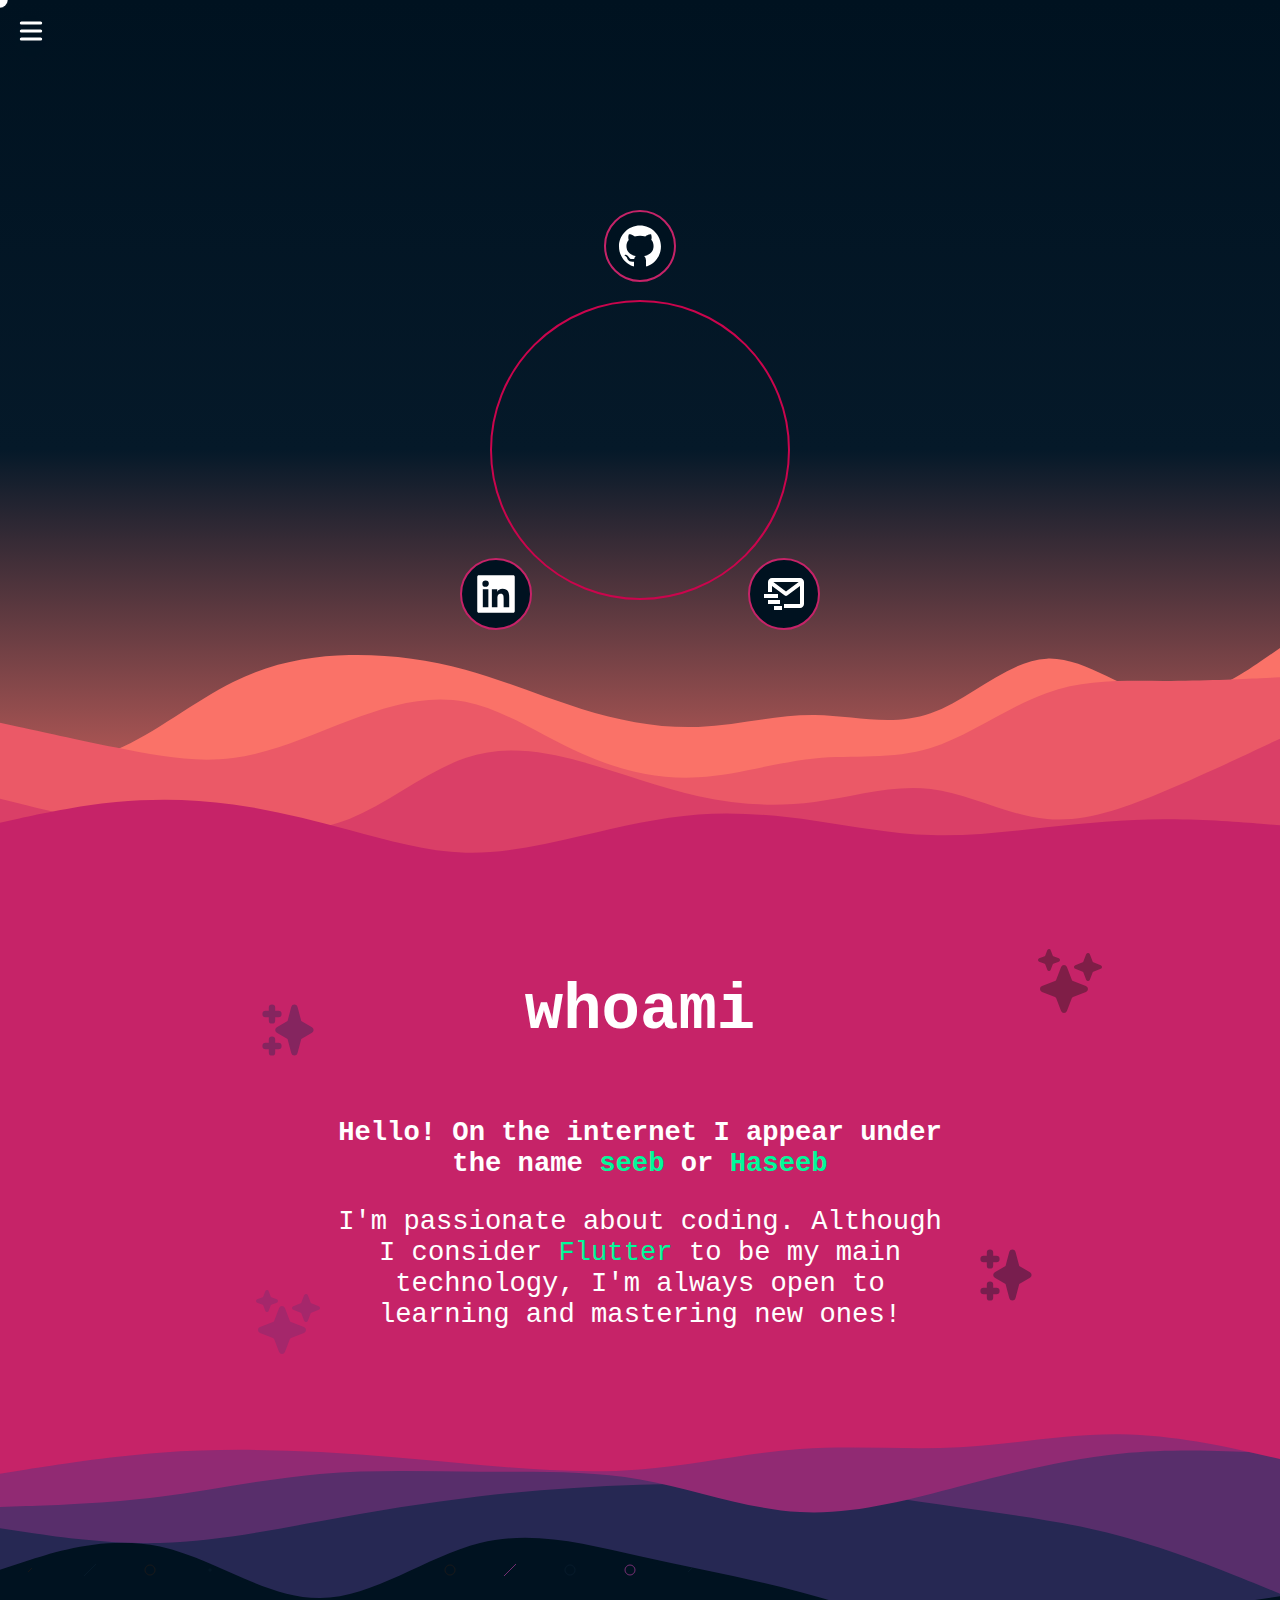
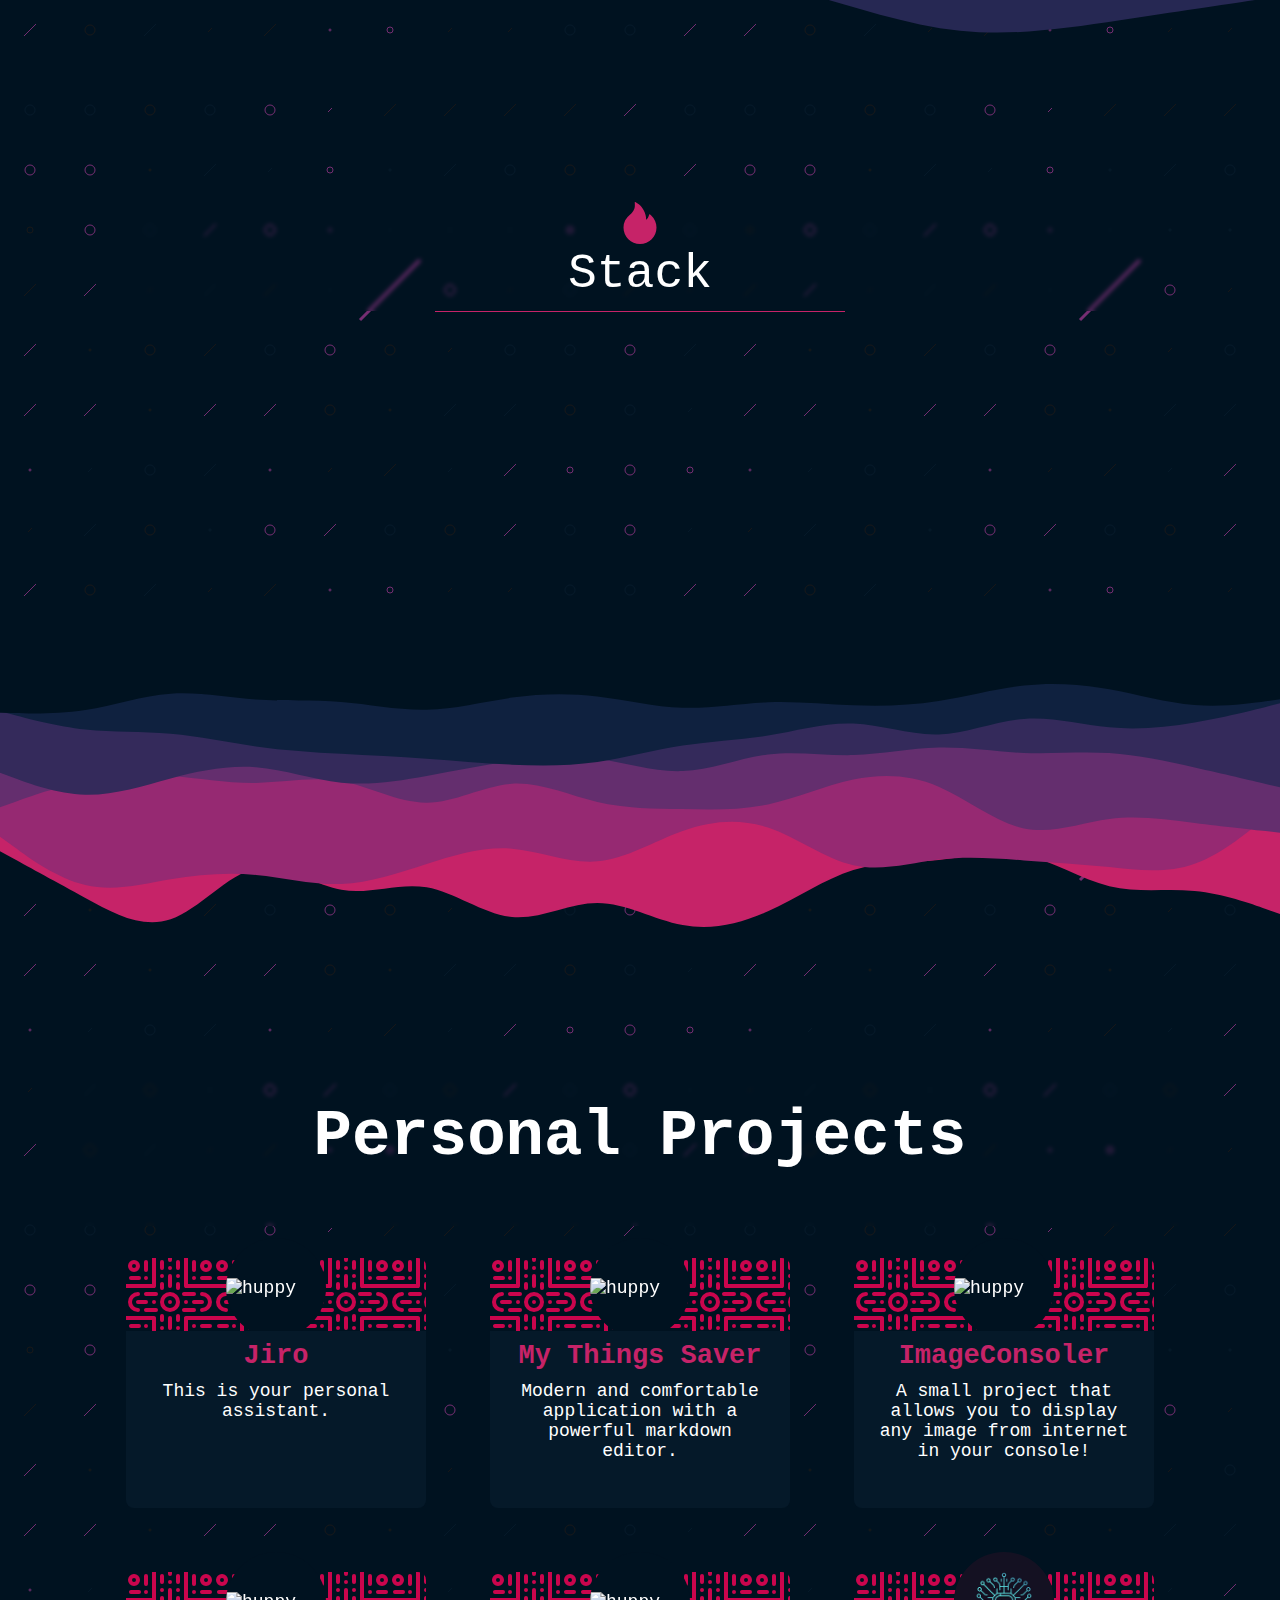
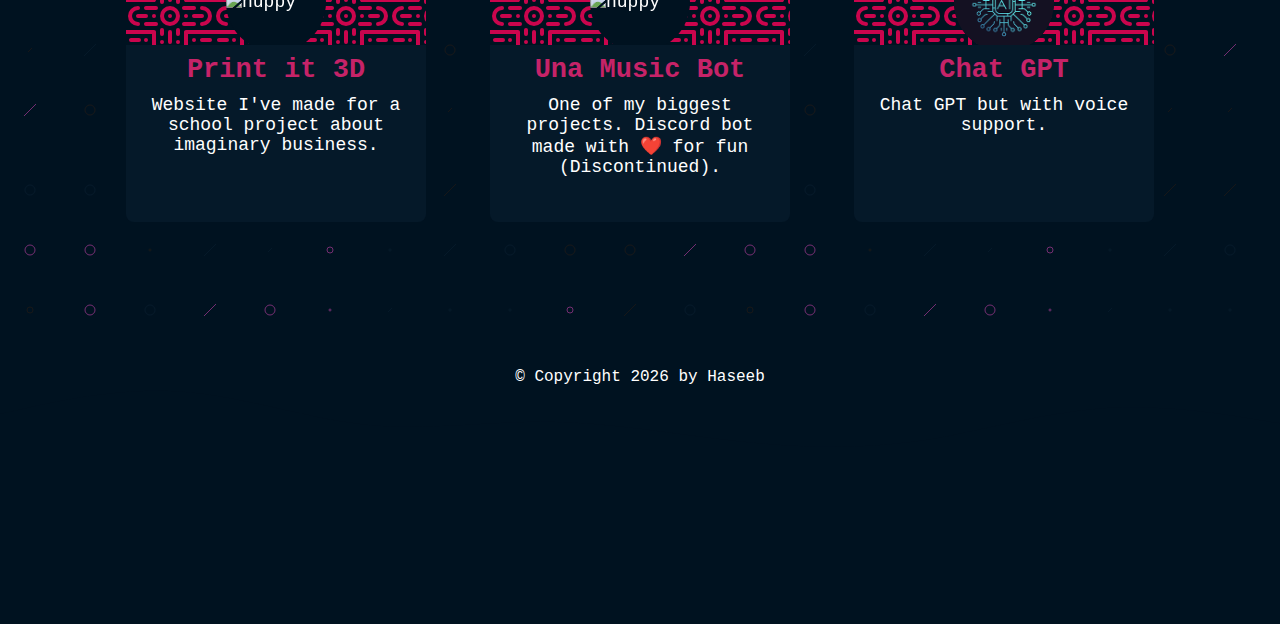
==== index.html @ 38341963 "Updates" ====
<!doctype html><html lang="en"><head><meta charset="utf-8"/><link rel="icon" href="https://github.com/hmseeb.png"/><meta name="viewport" content="width=device-width,initial-scale=1"/><meta name="theme-color" content="#c62368"/><meta name="description" content="Haseeb portfolio website"/><meta name="author" content="Haseeb"/><meta property="type" content="website"/><meta property="og:title" content="Haseeb"/><meta property="og:image" content="https://media.licdn.com/dms/image/D4D03AQFnTEE9LRjHQA/profile-displayphoto-shrink_200_200/0/1673182367413?e=1678924800&v=beta&t=ZRHK4UH5vpRTmPU47oLNbfVJ37FfcGNASKdFbLW47qM"/><meta property="og:image:type" content="image/png"/><meta property="og:description" content="Welcome to my portfolio. Take a look on some stuff about me and my projects!"/><meta property="og:type" content="website"/><link rel="stylesheet" href="https://cdn.jsdelivr.net/gh/devicons/devicon@v2.15.1/devicon.min.css" async><title>hmseeb</title><style>*{box-sizing:border-box}body,html{width:100%;min-height:100vh;margin:0;padding:0;top:0;left:0;overflow:hidden;overflow-y:auto;color:#fff;font-family:'Ubuntu Mono',monospace;background-color:#001220;scroll-behavior:smooth}.lds-ring{display:inline-block;position:relative;width:80px;height:80px}.lds-ring div{box-sizing:border-box;display:block;position:absolute;width:64px;height:64px;margin:8px;border:8px solid #cef;border-radius:50%;animation:lds-ring 1.2s cubic-bezier(.5,0,.5,1) infinite;border-color:#fd0069 transparent transparent transparent}.lds-ring div:first-child{animation-delay:-.45s}.lds-ring div:nth-child(2){animation-delay:-.3s}.lds-ring div:nth-child(3){animation-delay:-.15s}@keyframes lds-ring{0%{transform:rotate(0)}100%{transform:rotate(360deg)}}@keyframes spin{0%{transform:rotate(0)}100%{transform:rotate(360deg)}}</style><script defer="defer" src="/static/js/main.fed0750c.js"></script><link href="/static/css/main.07fdeaf2.css" rel="stylesheet"></head><body><noscript>You need to enable JavaScript to run this app.</noscript><div id="root"></div></body></html>
---- static/css/main.07fdeaf2.css ----
body{-webkit-font-smoothing:antialiased;-moz-osx-font-smoothing:grayscale;cursor:none}code{font-family:source-code-pro,Menlo,Monaco,Consolas,Courier New,monospace}::-webkit-scrollbar{height:6px;width:4px}::-webkit-scrollbar-track{background:transparent;border-radius:10px}::-webkit-scrollbar-thumb{background:#c62368;border-radius:10px}::-webkit-scrollbar-thumb:hover{background:#c62368}.menu-expander{-webkit-backdrop-filter:blur(2px);backdrop-filter:blur(2px);border-radius:100%;font-size:xx-large;top:15px;transition:.2s ease-in-out;z-index:999}.menu-expander:hover{-webkit-transform:scale(1.4);transform:scale(1.4)}.menu-expander.open{left:15px;position:fixed}.menu-expander.close{position:absolute;right:15px}.menu{-webkit-backdrop-filter:blur(2px);backdrop-filter:blur(2px);background-color:rgba(5,25,41,.85);height:100vh;left:0;position:fixed;top:0;transition:.45s ease-in-out;width:400px;z-index:901}.menu .menu-container{height:100%;position:relative;width:100%}.menu .menu-items{display:flex;flex-direction:column;padding-top:64px;width:100%}.menu .menu-items .item{border-left:1px solid transparent;border-radius:5px;font-size:1.4rem;font-weight:bolder;letter-spacing:1px;margin:.5rem;padding:10px;transition:.2s ease-in-out}.menu .menu-items .item:hover{background-image:linear-gradient(90deg,#262853,transparent 90%);border-left:4px solid #c62368}.menu .menu-items .item.active{background-image:linear-gradient(90deg,#c62368,transparent 90%)}.menu .menu-items .item.active:hover{border-left:1px solid transparent;color:#fff}.hide{opacity:0}.menu-hidden{-webkit-transform:translateX(-400px);transform:translateX(-400px)}@media screen and (max-width:400px){.menu{width:100%}.menu .menu-items .item{border:none;border-radius:0;margin:.5rem 0;padding:15px;text-align:center}.menu .menu-items .item:hover{border:none}.menu .menu-items .item.active,.menu .menu-items .item:hover{background-color:#001220;background-image:none}.menu-hidden{-webkit-transform:translateX(-100%);transform:translateX(-100%)}}.homepage-container{height:100%;width:100%}.homepage-container .intro{align-items:center;background:linear-gradient(#001220,#051929,#fa7268);background-attachment:fixed;background-size:cover;display:flex;flex-direction:column;height:100vh;justify-content:center;min-height:400px;position:relative;width:100%}.homepage-container .intro .avatar{-webkit-animation:avatar-entry 2s 1;animation:avatar-entry 2s 1;display:grid;height:300px;place-items:center;position:relative;width:300px}.homepage-container .intro .avatar img{-webkit-animation:avatar-light 5s infinite;animation:avatar-light 5s infinite;border:2px solid #ca054d;border-radius:50%;height:300px;min-width:100px;width:300px;z-index:900}.homepage-container .intro .avatar .orb-icon{background-color:#001220;border:2px solid #c62368;border-radius:100%;display:grid;font-size:48px;padding:10px;place-items:center;position:absolute;transition:.2s ease-in-out;z-index:900}.homepage-container .intro .avatar .orb-icon:hover{color:#00fa9a;-webkit-transform:scale(1.1);transform:scale(1.1)}.homepage-container .intro .avatar .orb-icon:first-of-type{top:-90px}.homepage-container .intro .avatar .orb-icon:nth-of-type(2){bottom:-30px;left:-30px}.homepage-container .intro .avatar .orb-icon:nth-of-type(3){bottom:-30px;right:-30px}.homepage-container .intro .buttons-container{align-items:center;-webkit-animation:avatar-entry 2s 1;animation:avatar-entry 2s 1;display:flex;flex-direction:row;justify-content:space-around;max-width:300px;z-index:900}.homepage-container .intro .buttons-container .button{align-items:center;display:flex;flex-direction:row;font-size:18px;justify-content:center;margin:1em;min-width:140px;width:50%;z-index:10}.homepage-container .intro .buttons-container .button svg{margin-right:10px}.homepage-container .intro .intro-spacer{aspect-ratio:960/300;background-position:50%;background-repeat:no-repeat;background-size:cover;bottom:0;left:0;position:absolute;width:100%}.homepage-container section{align-items:center;display:flex;flex-direction:column;position:relative;width:100%}.homepage-container section .content-container{padding:2em;width:700px}.homepage-container section .content-container .sparkle{-webkit-animation-duration:3s;animation-duration:3s;-webkit-animation-iteration-count:infinite;animation-iteration-count:infinite;-webkit-animation-name:floating;animation-name:floating;-webkit-animation-timing-function:ease-in-out;animation-timing-function:ease-in-out;color:#742d71;font-size:64px;opacity:1;opacity:.4;position:absolute;z-index:1}@-webkit-keyframes floating{0%{-webkit-transform:translate(0);transform:translate(0)}50%{-webkit-transform:translateY(15px);transform:translateY(15px)}to{-webkit-transform:translate(0);transform:translate(0)}}@keyframes floating{0%{-webkit-transform:translate(0);transform:translate(0)}50%{-webkit-transform:translateY(15px);transform:translateY(15px)}to{-webkit-transform:translate(0);transform:translate(0)}}.homepage-container .whoami{align-items:center;display:flex;flex-direction:column;justify-content:center;position:relative}.homepage-container .whoami *{z-index:10}.homepage-container .whoami .title h1{font-size:4rem}.homepage-container .whoami .text{font-size:1.7rem;text-align:center}.homepage-container .whoami .k-word{color:#00fa9a}.homepage-container .projects{margin-bottom:4em;max-width:1200px;width:90vw}.homepage-container .projects .projects-title{-webkit-backdrop-filter:blur(2px);backdrop-filter:blur(2px);border-radius:15px;padding:10px;text-align:center}.homepage-container .projects .projects-title h1{font-size:4rem}.homepage-container .projects .projects-container{align-items:center;display:flex;flex-direction:row;flex-wrap:wrap;justify-content:center;width:100%}.homepage-container .projects .projects-container .item{border-radius:10px;display:flex;flex-direction:column;font-size:large;height:250px;margin:2rem;position:relative;transition:.25s ease-in-out;width:300px}.homepage-container .projects .projects-container .item:hover{box-shadow:0 20px 20px -11px rgba(202,5,77,.5);-webkit-transform:scale(1.1);transform:scale(1.1)}.homepage-container .projects .projects-container .item:hover .icon img{-webkit-filter:grayscale(0);filter:grayscale(0)}.homepage-container .projects .projects-container .item .icon{background-color:#001220;border-radius:100%;display:grid;height:100px;left:50%;overflow:hidden;place-items:center;position:absolute;top:-20px;-webkit-transform:translate(-50%);transform:translate(-50%);width:100px;z-index:100}.homepage-container .projects .projects-container .item .icon img{-webkit-filter:grayscale(30%);filter:grayscale(30%);height:100px;height:auto;width:100px}.homepage-container .projects .projects-container .item .background{background-color:#001220;background-image:url("data:image/svg+xml;charset=utf-8,%3Csvg xmlns='http://www.w3.org/2000/svg' width='88' height='88'%3E%3Cpath fill-rule='evenodd' d='M29.42 29.41c.36-.36.58-.85.58-1.4V0h-4v26H0v4h28c.55 0 1.05-.22 1.41-.58h.01zm0 29.18c.36.36.58.86.58 1.4V88h-4V62H0v-4h28c.56 0 1.05.22 1.41.58zm29.16 0c-.36.36-.58.85-.58 1.4V88h4V62h26v-4H60c-.55 0-1.05.22-1.41.58h-.01zM62 26V0h-4v28c0 .55.22 1.05.58 1.41.37.37.86.59 1.41.59H88v-4H62zM18 36c0-1.1.9-2 2-2h10a2 2 0 1 1 0 4H20a2 2 0 0 1-2-2zm0 16c0-1.1.9-2 2-2h10a2 2 0 1 1 0 4H20a2 2 0 0 1-2-2zm16-26a2 2 0 0 1 2-2 2 2 0 0 1 2 2v4a2 2 0 0 1-2 2 2 2 0 0 1-2-2v-4zm16 0a2 2 0 0 1 2-2 2 2 0 0 1 2 2v4a2 2 0 0 1-2 2 2 2 0 0 1-2-2v-4zM34 58a2 2 0 0 1 2-2 2 2 0 0 1 2 2v4a2 2 0 0 1-2 2 2 2 0 0 1-2-2v-4zm16 0a2 2 0 0 1 2-2 2 2 0 0 1 2 2v4a2 2 0 0 1-2 2 2 2 0 0 1-2-2v-4zM34 78a2 2 0 0 1 2-2 2 2 0 0 1 2 2v6a2 2 0 0 1-2 2 2 2 0 0 1-2-2v-6zm16 0a2 2 0 0 1 2-2 2 2 0 0 1 2 2v6a2 2 0 0 1-2 2 2 2 0 0 1-2-2v-6zM34 4a2 2 0 0 1 2-2 2 2 0 0 1 2 2v6a2 2 0 0 1-2 2 2 2 0 0 1-2-2V4zm16 0a2 2 0 0 1 2-2 2 2 0 0 1 2 2v6a2 2 0 0 1-2 2 2 2 0 0 1-2-2V4zm-8 82a2 2 0 1 1 4 0v2h-4v-2zm0-68a2 2 0 1 1 4 0v10a2 2 0 1 1-4 0V18zM66 4a2 2 0 1 1 4 0v8a2 2 0 1 1-4 0V4zm0 72a2 2 0 1 1 4 0v8a2 2 0 1 1-4 0v-8zm-48 0a2 2 0 1 1 4 0v8a2 2 0 1 1-4 0v-8zm0-72a2 2 0 1 1 4 0v8a2 2 0 1 1-4 0V4zm24-4h4v2a2 2 0 1 1-4 0V0zm0 60a2 2 0 1 1 4 0v10a2 2 0 1 1-4 0V60zm14-24c0-1.1.9-2 2-2h10a2 2 0 1 1 0 4H58a2 2 0 0 1-2-2zm0 16c0-1.1.9-2 2-2h10a2 2 0 1 1 0 4H58a2 2 0 0 1-2-2zm-28-6a2 2 0 1 0 0-4 2 2 0 0 0 0 4zm8 26a2 2 0 1 0 0-4 2 2 0 0 0 0 4zm16 0a2 2 0 1 0 0-4 2 2 0 0 0 0 4zM36 20a2 2 0 1 0 0-4 2 2 0 0 0 0 4zm16 0a2 2 0 1 0 0-4 2 2 0 0 0 0 4zm-8-8a2 2 0 1 0 0-4 2 2 0 0 0 0 4zm0 68a2 2 0 1 0 0-4 2 2 0 0 0 0 4zm16-34a2 2 0 1 0 0-4 2 2 0 0 0 0 4zm16-12a2 2 0 1 0 0 4 6 6 0 1 1 0 12 2 2 0 1 0 0 4 10 10 0 1 0 0-20zm-64 0a2 2 0 1 1 0 4 6 6 0 1 0 0 12 2 2 0 1 1 0 4 10 10 0 1 1 0-20zm56-12a2 2 0 1 0 0-4 2 2 0 0 0 0 4zm0 48a2 2 0 1 0 0-4 2 2 0 0 0 0 4zm-48 0a2 2 0 1 0 0-4 2 2 0 0 0 0 4zm0-48a2 2 0 1 0 0-4 2 2 0 0 0 0 4zm24 32a10 10 0 1 1 0-20 10 10 0 0 1 0 20zm0-4a6 6 0 1 0 0-12 6 6 0 0 0 0 12zm36-36a6 6 0 1 1 0-12 6 6 0 0 1 0 12zm0-4a2 2 0 1 0 0-4 2 2 0 0 0 0 4zM10 44c0-1.1.9-2 2-2h8a2 2 0 1 1 0 4h-8a2 2 0 0 1-2-2zm56 0c0-1.1.9-2 2-2h8a2 2 0 1 1 0 4h-8a2 2 0 0 1-2-2zm8 24c0-1.1.9-2 2-2h8a2 2 0 1 1 0 4h-8a2 2 0 0 1-2-2zM3 68c0-1.1.9-2 2-2h8a2 2 0 1 1 0 4H5a2 2 0 0 1-2-2zm0-48c0-1.1.9-2 2-2h8a2 2 0 1 1 0 4H5a2 2 0 0 1-2-2zm71 0c0-1.1.9-2 2-2h8a2 2 0 1 1 0 4h-8a2 2 0 0 1-2-2zm6 66a6 6 0 1 1 0-12 6 6 0 0 1 0 12zm0-4a2 2 0 1 0 0-4 2 2 0 0 0 0 4zM8 86a6 6 0 1 1 0-12 6 6 0 0 1 0 12zm0-4a2 2 0 1 0 0-4 2 2 0 0 0 0 4zm0-68A6 6 0 1 1 8 2a6 6 0 0 1 0 12zm0-4a2 2 0 1 0 0-4 2 2 0 0 0 0 4zm36 36a2 2 0 1 0 0-4 2 2 0 0 0 0 4z' fill='%23ca054d'/%3E%3C/svg%3E");border-radius:8px 8px 0 0;flex:3 1}.homepage-container .projects .projects-container .item .title{background-color:#051929;color:#c62368;flex:1 1;padding:10px 5px 5px;text-align:center;z-index:110}.homepage-container .projects .projects-container .item .title h2{margin:0}.homepage-container .projects .projects-container .item .description{background-color:#051929;border-radius:0 0 8px 8px;flex:5 1;height:50px;overflow-y:auto;padding:5px 15px;text-align:center;width:100%;z-index:110}@-webkit-keyframes wipe-enter{0%{-webkit-transform:scale(0,.25);transform:scale(0,.25)}50%{-webkit-transform:scaleY(.25);transform:scaleY(.25)}}@keyframes wipe-enter{0%{-webkit-transform:scale(0,.25);transform:scale(0,.25)}50%{-webkit-transform:scaleY(.25);transform:scaleY(.25)}}@-webkit-keyframes avatar-entry{0%{opacity:0;-webkit-transform:translateY(20px);transform:translateY(20px);z-index:900}to{opacity:1;z-index:900}}@keyframes avatar-entry{0%{opacity:0;-webkit-transform:translateY(20px);transform:translateY(20px);z-index:900}to{opacity:1;z-index:900}}@-webkit-keyframes avatar-light{0%{box-shadow:0 0 50px #c62368}50%{box-shadow:none}to{box-shadow:0 0 50px #c62368}}@keyframes avatar-light{0%{box-shadow:0 0 50px #c62368}50%{box-shadow:none}to{box-shadow:0 0 50px #c62368}}@media screen and (max-width:1024px){.homepage-container section .content-container{width:95%}}@media screen and (max-width:540px){.homepage-container .whoami .text{font-size:1rem}}@media screen and (max-width:420px){.homepage-container .intro .avatar .orb-icon:first-of-type{bottom:-100px;top:auto}.homepage-container .intro .avatar .orb-icon:nth-of-type(2){bottom:-50px;left:10px}.homepage-container .intro .avatar .orb-icon:nth-of-type(3){bottom:-50px;right:10px}}.basic-button{background-image:linear-gradient(180deg,#171718 50%,#c62368 0)!important;background-size:100% 200%;border-radius:5px;color:#fff;display:grid;font-weight:700;letter-spacing:1px;padding:10px;place-items:center;transition:background-position .2s ease-in-out,color .2s ease-in-out,-webkit-transform .2s ease-in-out;transition:background-position .2s ease-in-out,color .2s ease-in-out,transform .2s ease-in-out;transition:background-position .2s ease-in-out,color .2s ease-in-out,transform .2s ease-in-out,-webkit-transform .2s ease-in-out}.basic-button:hover{background-position:0 100%;border-color:#ca054d;color:#fff}.footer{background-attachment:fixed;background-color:#001220;background-image:url("data:image/svg+xml;charset=utf-8,%3Csvg xmlns='http://www.w3.org/2000/svg' viewBox='0 0 800 400'%3E%3Cdefs%3E%3CradialGradient id='a' cx='396' cy='281' r='514' gradientUnits='userSpaceOnUse'%3E%3Cstop offset='0' stop-color='%23D18'/%3E%3Cstop offset='1' stop-color='%23001220'/%3E%3C/radialGradient%3E%3ClinearGradient id='b' gradientUnits='userSpaceOnUse' x1='400' y1='148' x2='400' y2='333'%3E%3Cstop offset='0' stop-color='%23FA3' stop-opacity='0'/%3E%3Cstop offset='1' stop-color='%23FA3' stop-opacity='.5'/%3E%3C/linearGradient%3E%3C/defs%3E%3Cpath fill='url(%23a)' d='M0 0h800v400H0z'/%3E%3Cg fill-opacity='.3' fill='url(%23b)'%3E%3Ccircle cx='267.5' cy='61' r='300'/%3E%3Ccircle cx='532.5' cy='61' r='300'/%3E%3Ccircle cx='400' cy='30' r='300'/%3E%3C/g%3E%3C/svg%3E");background-size:cover;display:flex;flex:1 1;justify-content:center;min-height:300px;overflow:hidden;position:relative;width:100%}.footer .content{padding-top:50px;text-align:center;z-index:900}.footer .footer-spacer{aspect-ratio:960/300;background-position:50%;background-repeat:no-repeat;background-size:cover;left:0;position:absolute;top:0;width:100%}@media screen and (max-width:1024px){.footer{min-height:200px}}.spacer{aspect-ratio:960/300;background-position:50%;background-repeat:no-repeat;background-size:cover;-webkit-transform:translateY(-2px);transform:translateY(-2px);width:100%;z-index:100}.homepage-container .sparkle{color:#262853;height:50px;position:absolute;width:50px}.homepage-container .skills-container{align-items:center;display:flex;flex-direction:column;margin-bottom:2em;place-content:center;position:relative}.homepage-container .skills-container .skills-title{-webkit-backdrop-filter:blur(2px);backdrop-filter:blur(2px);display:grid;font-size:48px;padding:10px;place-items:center;transition:.3s;width:100%}.homepage-container .skills-container .skills-title svg{color:#c62368}.homepage-container .skills-container .skills-title:hover{-webkit-transform:scale(1.1);transform:scale(1.1)}.homepage-container .skills-container .line{border-bottom:1px solid #c62368;width:40%}.homepage-container .skills-container .skills-content{display:flex;flex-direction:row;flex-wrap:wrap;justify-content:center;max-width:1024px;padding:10px;z-index:10}.homepage-container .skills-container .skills-content *{transition:.2s ease-in}.homepage-container .skills-container .skills-content .skill{border:1px solid transparent;border-radius:5px;font-size:72px;margin:.7em;padding:10px;position:relative}.homepage-container .skills-container .skills-content .skill .blocky{background-color:#c62368;border-radius:5px;font-size:medium;left:50%;opacity:0;padding:10px;position:absolute;top:125%;-webkit-transform:translate(-50%,-50%);transform:translate(-50%,-50%);transition-delay:50ms;z-index:10}.homepage-container .skills-container .skills-content .skill .blocky-connector{border-left:3px solid #c62368;font-size:medium;height:30%;left:50%;opacity:0;position:absolute;top:116%;-webkit-transform:translate(-50%,-50%);transform:translate(-50%,-50%);z-index:5}.homepage-container .skills-container .skills-content .skill:hover,.homepage-container .skills-container .skills-content .stackHover{-webkit-backdrop-filter:blur(2px);backdrop-filter:blur(2px);border:1px solid #c62368;box-shadow:15px -15px #c62368;-webkit-transform:scale(1.1);transform:scale(1.1)}.homepage-container .skills-container .skills-content .skill:hover .blocky,.homepage-container .skills-container .skills-content .skill:hover .blocky-connector,.homepage-container .skills-container .skills-content .stackHover .blocky,.homepage-container .skills-container .skills-content .stackHover .blocky-connector{opacity:1}.homepage-container .skills-container .skills-content .skill:nth-child(odd):hover,.homepage-container .skills-container .skills-content .stackHover:nth-child(odd){border:1px solid #00fa9a;box-shadow:15px -15px #00fa9a}.homepage-container .skills-container .skills-content .skill:nth-child(odd):hover .blocky-connector,.homepage-container .skills-container .skills-content .stackHover:nth-child(odd) .blocky-connector{border-left:3px solid #00fa9a}.homepage-container .skills-container .skills-content .skill:nth-child(odd):hover .blocky,.homepage-container .skills-container .skills-content .stackHover:nth-child(odd) .blocky{background-color:#00fa9a;color:#001220}@media screen and (max-width:1920px){.homepage-container .skills-container .skills-content .skill{font-size:60px;margin:1em .8em}.homepage-container .skills-container .skills-content .skill .blocky{top:135%}}.maron{background-color:#c62368}.swamp{background-color:#001220}a,a:active,a:hover,a:link,a:visited{color:#fff;text-decoration:none}::selection{background:#262853}::-moz-selection{background:#262853}
/*# sourceMappingURL=main.07fdeaf2.css.map*/
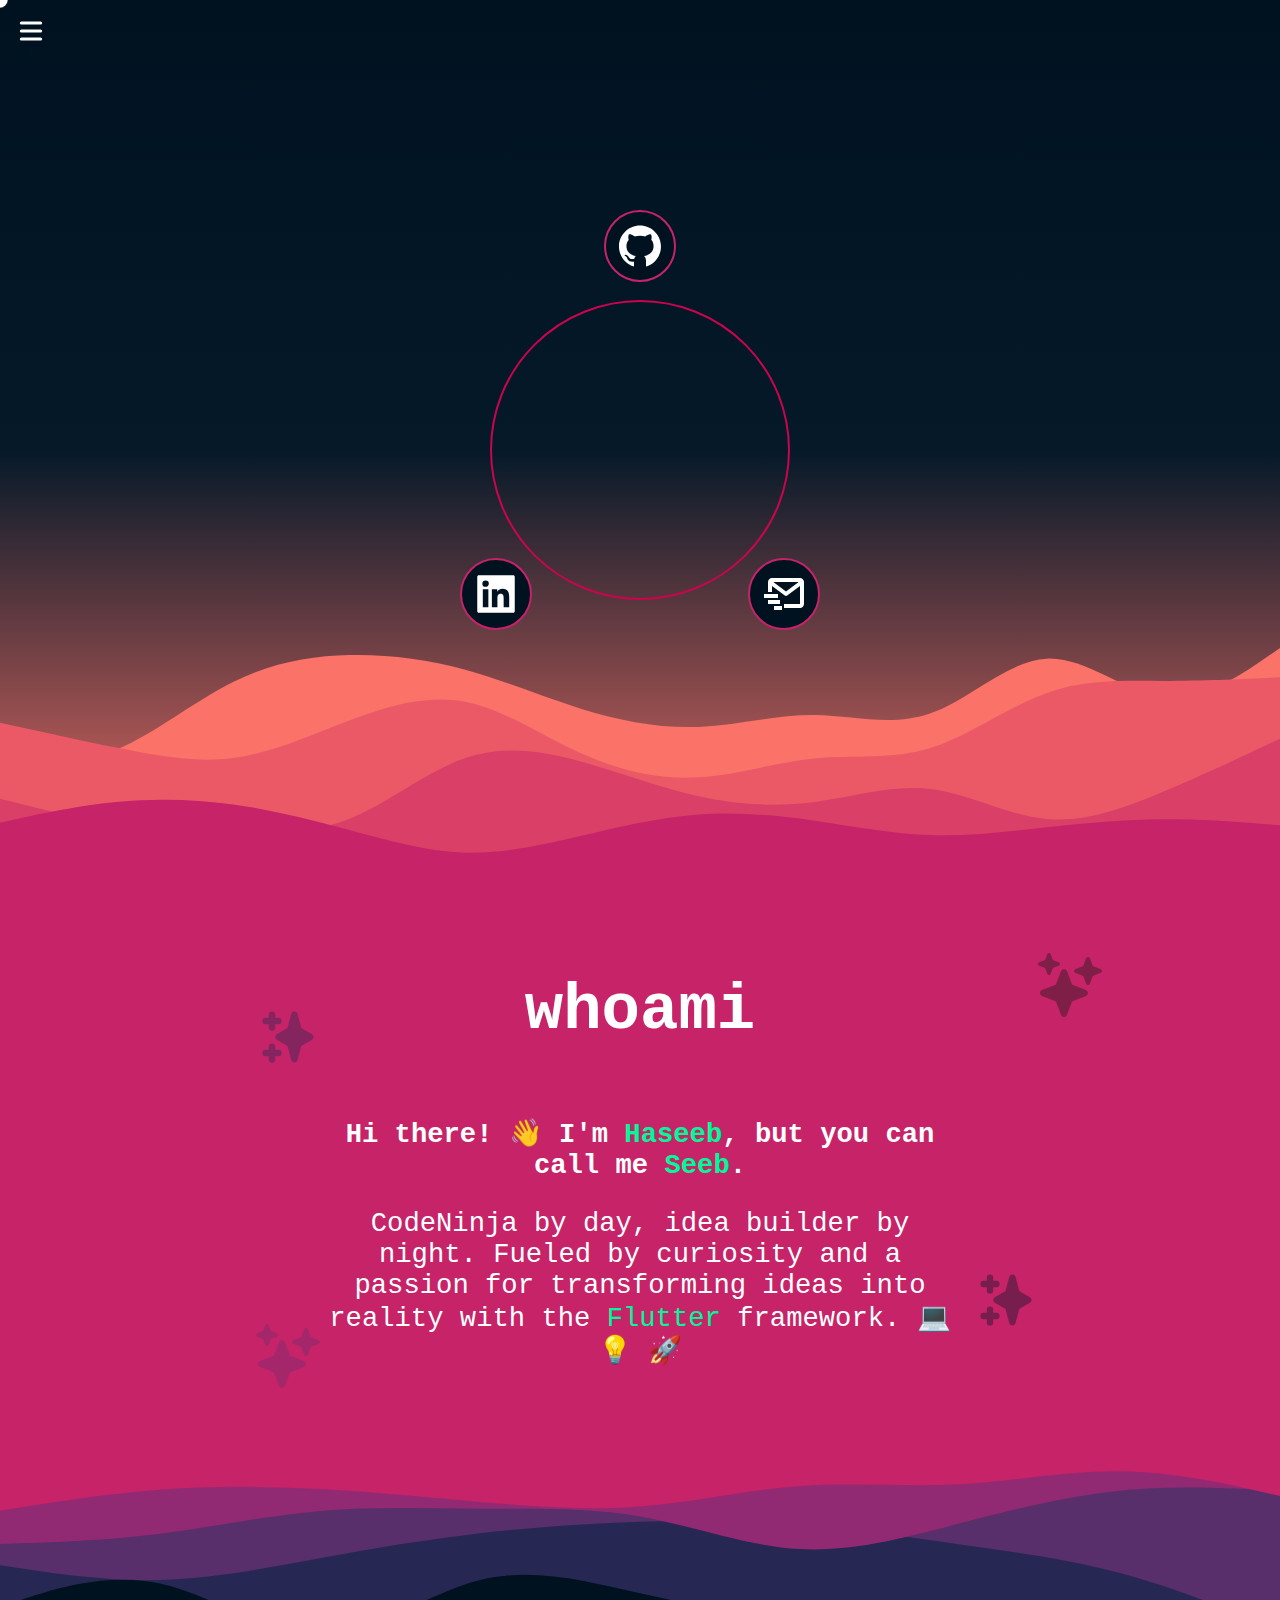
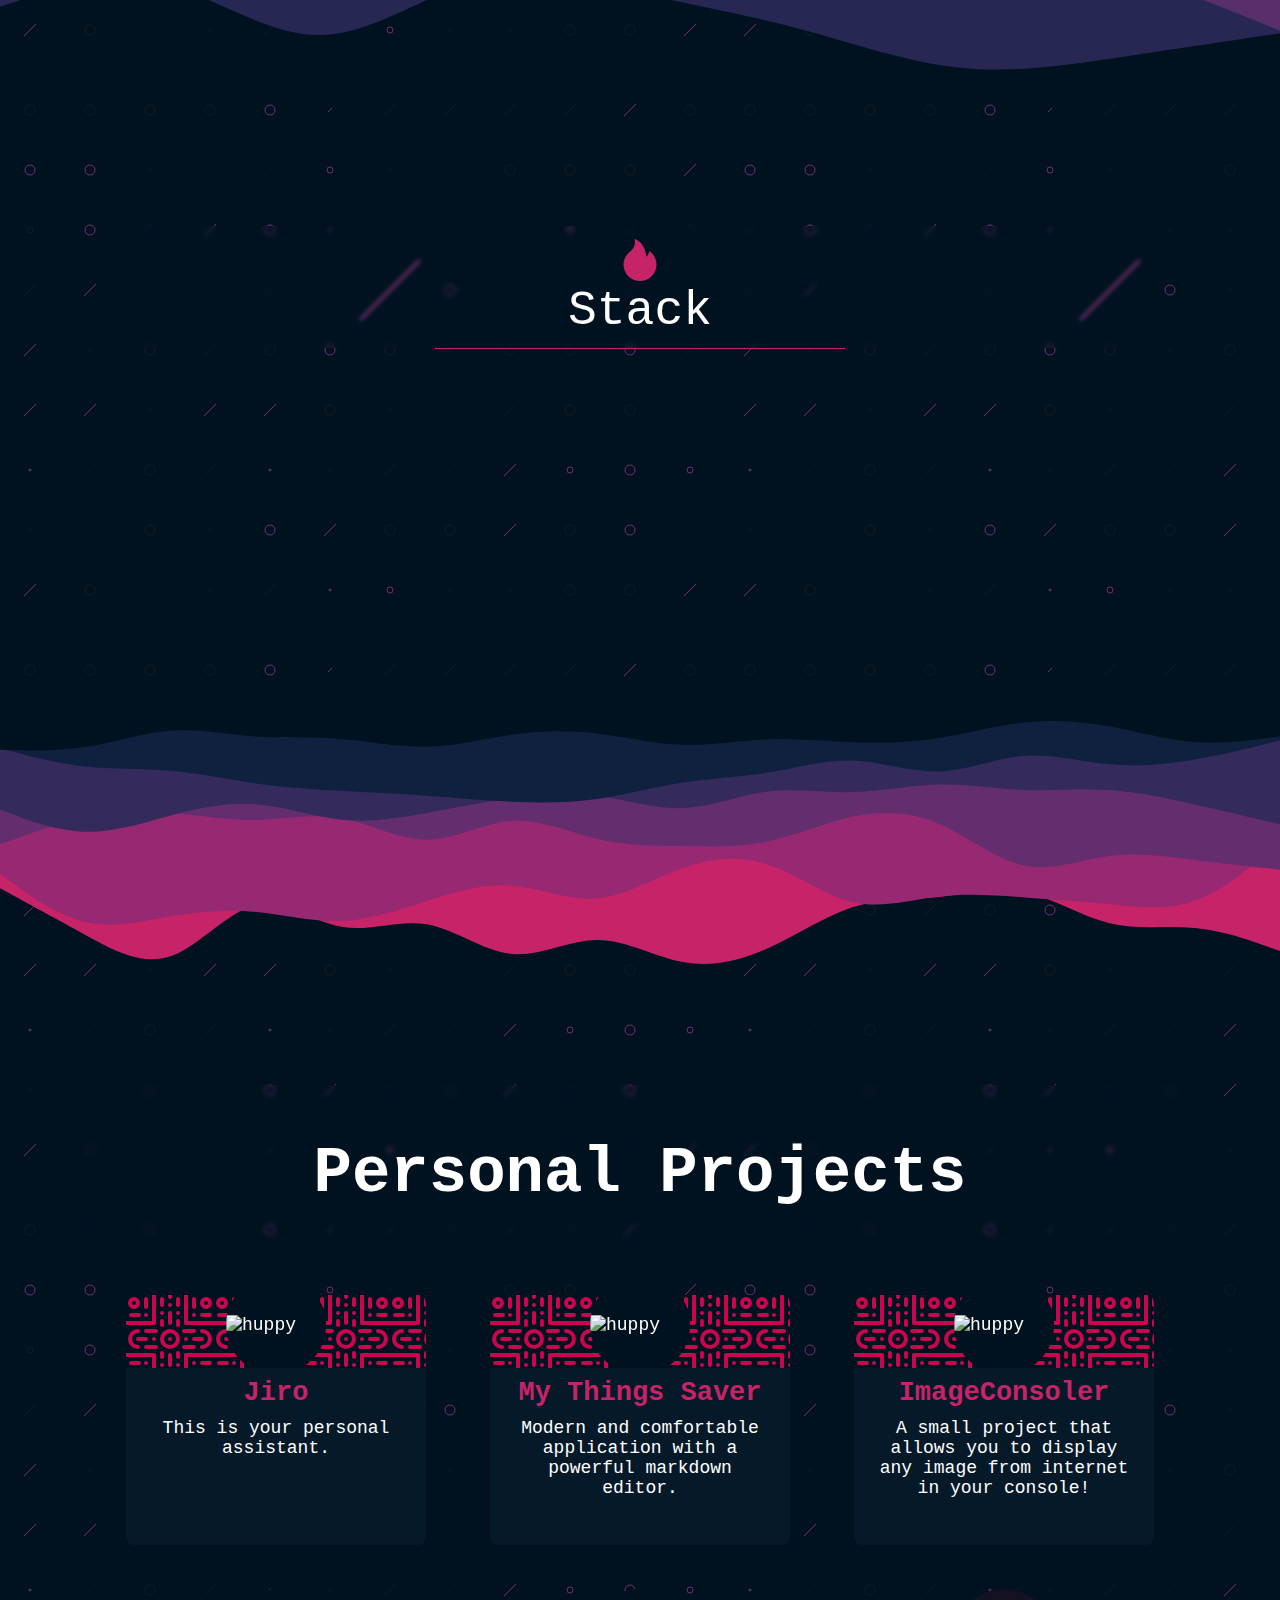
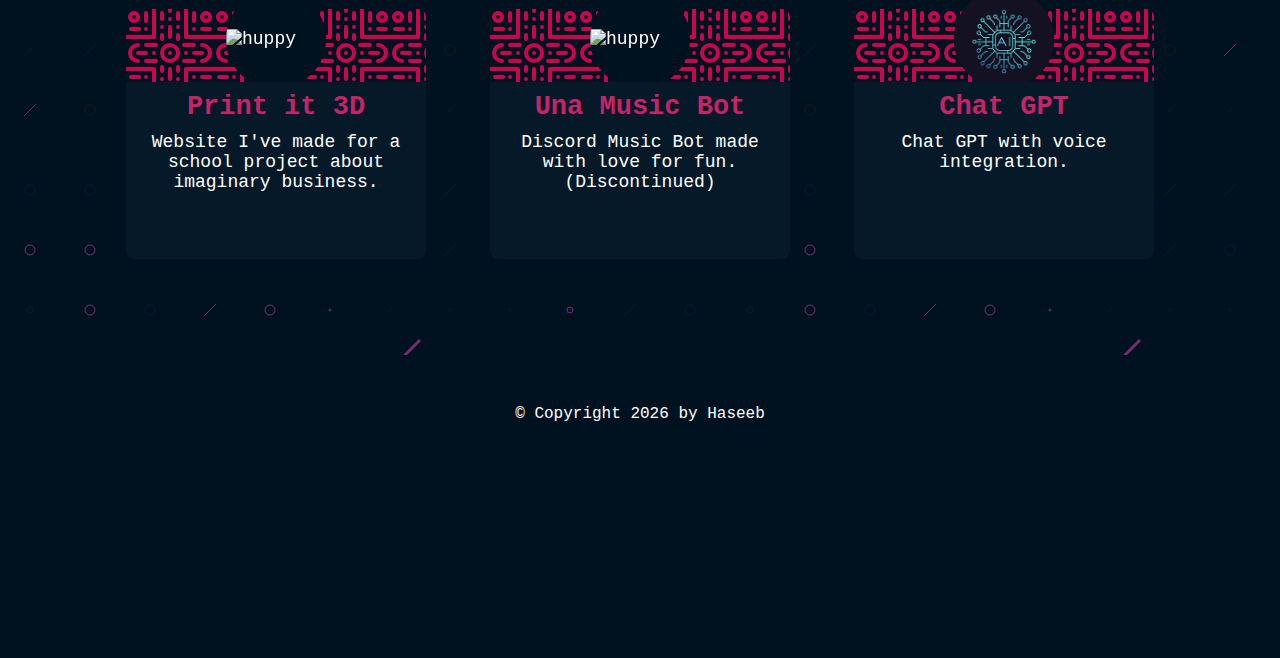
==== commit eda6d7b6: "Updates" ====
--- a/index.html
+++ b/index.html
@@ -1 +1 @@
-<!doctype html><html lang="en"><head><meta charset="utf-8"/><link rel="icon" href="https://github.com/hmseeb.png"/><meta name="viewport" content="width=device-width,initial-scale=1"/><meta name="theme-color" content="#c62368"/><meta name="description" content="Haseeb portfolio website"/><meta name="author" content="Haseeb"/><meta property="type" content="website"/><meta property="og:title" content="Haseeb"/><meta property="og:image" content="https://media.licdn.com/dms/image/D4D03AQFnTEE9LRjHQA/profile-displayphoto-shrink_200_200/0/1673182367413?e=1678924800&v=beta&t=ZRHK4UH5vpRTmPU47oLNbfVJ37FfcGNASKdFbLW47qM"/><meta property="og:image:type" content="image/png"/><meta property="og:description" content="Welcome to my portfolio. Take a look on some stuff about me and my projects!"/><meta property="og:type" content="website"/><link rel="stylesheet" href="https://cdn.jsdelivr.net/gh/devicons/devicon@v2.15.1/devicon.min.css" async><title>hmseeb</title><style>*{box-sizing:border-box}body,html{width:100%;min-height:100vh;margin:0;padding:0;top:0;left:0;overflow:hidden;overflow-y:auto;color:#fff;font-family:'Ubuntu Mono',monospace;background-color:#001220;scroll-behavior:smooth}.lds-ring{display:inline-block;position:relative;width:80px;height:80px}.lds-ring div{box-sizing:border-box;display:block;position:absolute;width:64px;height:64px;margin:8px;border:8px solid #cef;border-radius:50%;animation:lds-ring 1.2s cubic-bezier(.5,0,.5,1) infinite;border-color:#fd0069 transparent transparent transparent}.lds-ring div:first-child{animation-delay:-.45s}.lds-ring div:nth-child(2){animation-delay:-.3s}.lds-ring div:nth-child(3){animation-delay:-.15s}@keyframes lds-ring{0%{transform:rotate(0)}100%{transform:rotate(360deg)}}@keyframes spin{0%{transform:rotate(0)}100%{transform:rotate(360deg)}}</style><script defer="defer" src="/static/js/main.fed0750c.js"></script><link href="/static/css/main.07fdeaf2.css" rel="stylesheet"></head><body><noscript>You need to enable JavaScript to run this app.</noscript><div id="root"></div></body></html>+<!doctype html><html lang="en"><head><meta charset="utf-8"/><link rel="icon" href="https://github.com/hmseeb.png"/><meta name="viewport" content="width=device-width,initial-scale=1"/><meta name="theme-color" content="#c62368"/><meta name="description" content="Haseeb portfolio website"/><meta name="author" content="Haseeb"/><meta property="type" content="website"/><meta property="og:title" content="Haseeb"/><meta property="og:image" content="https://media.licdn.com/dms/image/D4D03AQFnTEE9LRjHQA/profile-displayphoto-shrink_200_200/0/1673182367413?e=1678924800&v=beta&t=ZRHK4UH5vpRTmPU47oLNbfVJ37FfcGNASKdFbLW47qM"/><meta property="og:image:type" content="image/png"/><meta property="og:description" content="Welcome to my portfolio. Take a look on some stuff about me and my projects!"/><meta property="og:type" content="website"/><link rel="stylesheet" href="https://cdn.jsdelivr.net/gh/devicons/devicon@v2.15.1/devicon.min.css" async><title>hmseeb</title><style>*{box-sizing:border-box}body,html{width:100%;min-height:100vh;margin:0;padding:0;top:0;left:0;overflow:hidden;overflow-y:auto;color:#fff;font-family:'Ubuntu Mono',monospace;background-color:#001220;scroll-behavior:smooth}.lds-ring{display:inline-block;position:relative;width:80px;height:80px}.lds-ring div{box-sizing:border-box;display:block;position:absolute;width:64px;height:64px;margin:8px;border:8px solid #cef;border-radius:50%;animation:lds-ring 1.2s cubic-bezier(.5,0,.5,1) infinite;border-color:#fd0069 transparent transparent transparent}.lds-ring div:first-child{animation-delay:-.45s}.lds-ring div:nth-child(2){animation-delay:-.3s}.lds-ring div:nth-child(3){animation-delay:-.15s}@keyframes lds-ring{0%{transform:rotate(0)}100%{transform:rotate(360deg)}}@keyframes spin{0%{transform:rotate(0)}100%{transform:rotate(360deg)}}</style><script defer="defer" src="/static/js/main.6695d4f5.js"></script><link href="/static/css/main.07fdeaf2.css" rel="stylesheet"></head><body><noscript>You need to enable JavaScript to run this app.</noscript><div id="root"></div></body></html>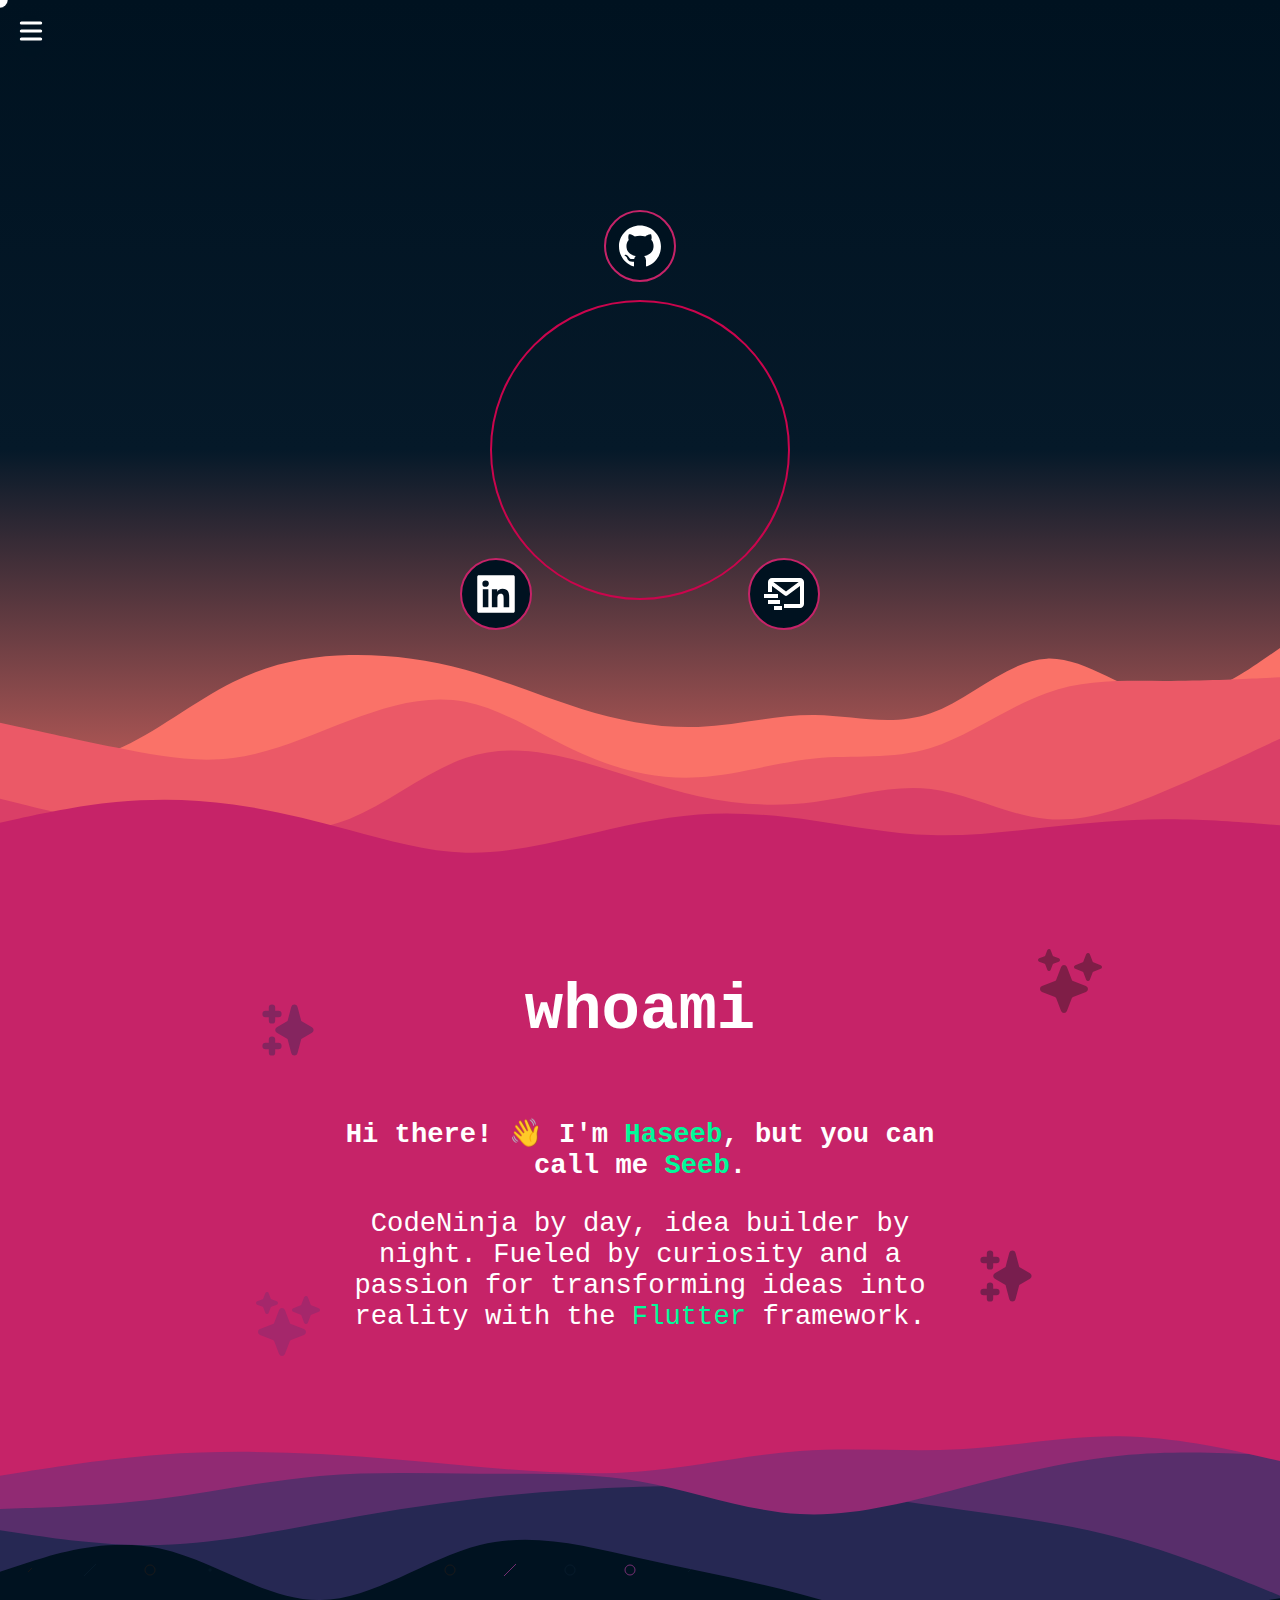
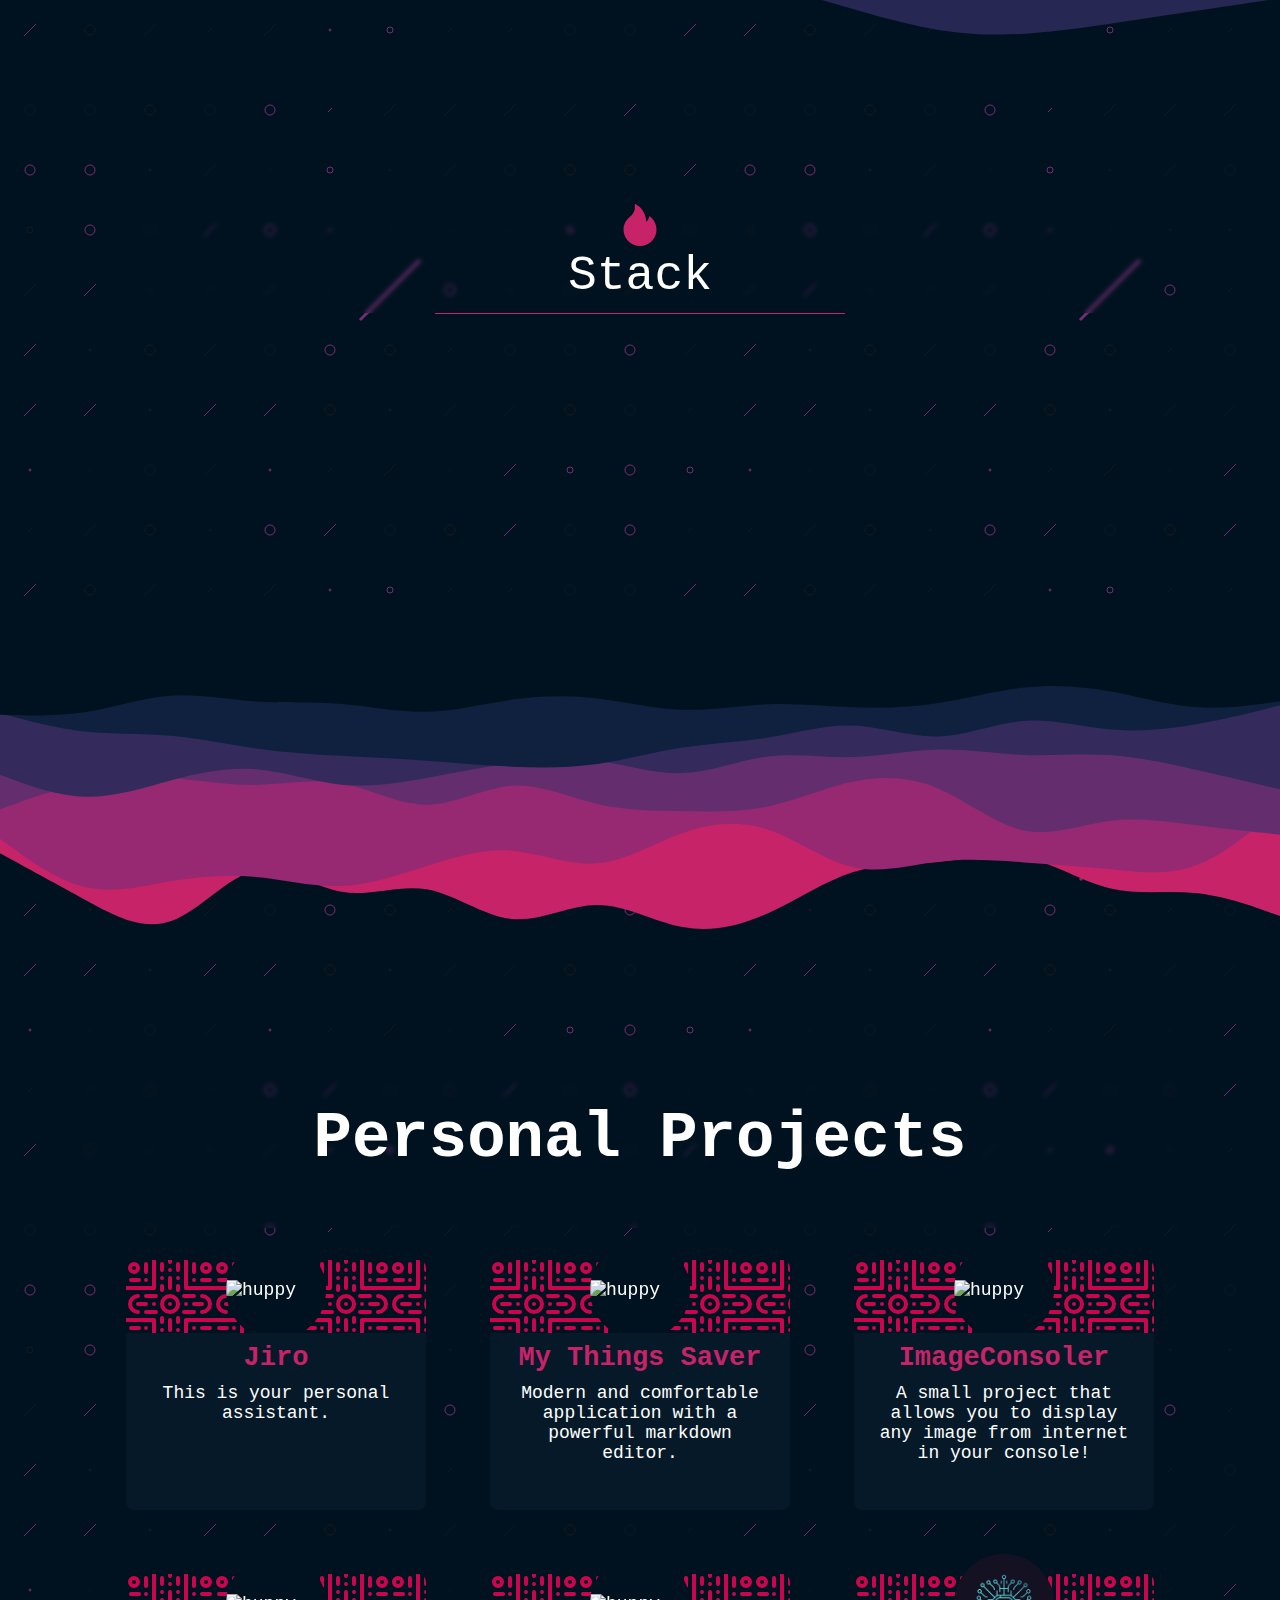
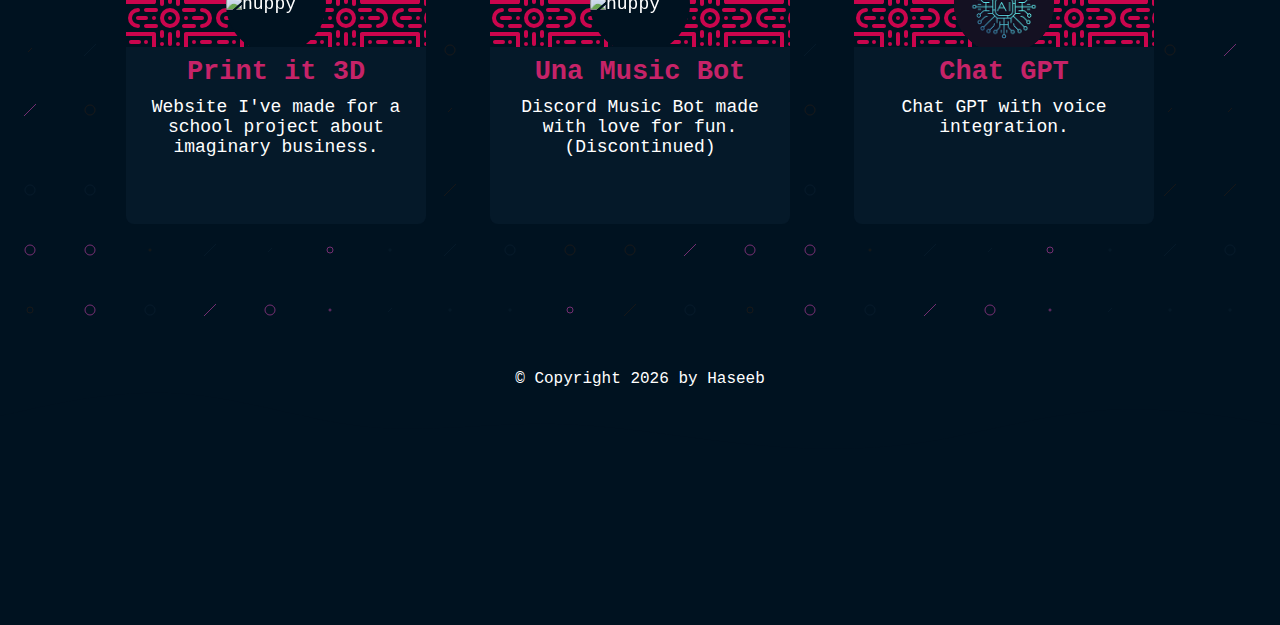
==== commit ef7a2d38: "Updates" ====
--- a/index.html
+++ b/index.html
@@ -1 +1 @@
-<!doctype html><html lang="en"><head><meta charset="utf-8"/><link rel="icon" href="https://github.com/hmseeb.png"/><meta name="viewport" content="width=device-width,initial-scale=1"/><meta name="theme-color" content="#c62368"/><meta name="description" content="Haseeb portfolio website"/><meta name="author" content="Haseeb"/><meta property="type" content="website"/><meta property="og:title" content="Haseeb"/><meta property="og:image" content="https://media.licdn.com/dms/image/D4D03AQFnTEE9LRjHQA/profile-displayphoto-shrink_200_200/0/1673182367413?e=1678924800&v=beta&t=ZRHK4UH5vpRTmPU47oLNbfVJ37FfcGNASKdFbLW47qM"/><meta property="og:image:type" content="image/png"/><meta property="og:description" content="Welcome to my portfolio. Take a look on some stuff about me and my projects!"/><meta property="og:type" content="website"/><link rel="stylesheet" href="https://cdn.jsdelivr.net/gh/devicons/devicon@v2.15.1/devicon.min.css" async><title>hmseeb</title><style>*{box-sizing:border-box}body,html{width:100%;min-height:100vh;margin:0;padding:0;top:0;left:0;overflow:hidden;overflow-y:auto;color:#fff;font-family:'Ubuntu Mono',monospace;background-color:#001220;scroll-behavior:smooth}.lds-ring{display:inline-block;position:relative;width:80px;height:80px}.lds-ring div{box-sizing:border-box;display:block;position:absolute;width:64px;height:64px;margin:8px;border:8px solid #cef;border-radius:50%;animation:lds-ring 1.2s cubic-bezier(.5,0,.5,1) infinite;border-color:#fd0069 transparent transparent transparent}.lds-ring div:first-child{animation-delay:-.45s}.lds-ring div:nth-child(2){animation-delay:-.3s}.lds-ring div:nth-child(3){animation-delay:-.15s}@keyframes lds-ring{0%{transform:rotate(0)}100%{transform:rotate(360deg)}}@keyframes spin{0%{transform:rotate(0)}100%{transform:rotate(360deg)}}</style><script defer="defer" src="/static/js/main.6695d4f5.js"></script><link href="/static/css/main.07fdeaf2.css" rel="stylesheet"></head><body><noscript>You need to enable JavaScript to run this app.</noscript><div id="root"></div></body></html>+<!doctype html><html lang="en"><head><meta charset="utf-8"/><link rel="icon" href="https://github.com/hmseeb.png"/><meta name="viewport" content="width=device-width,initial-scale=1"/><meta name="theme-color" content="#c62368"/><meta name="description" content="Haseeb portfolio website"/><meta name="author" content="Haseeb"/><meta property="type" content="website"/><meta property="og:title" content="Haseeb"/><meta property="og:image" content="https://media.licdn.com/dms/image/D4D03AQFnTEE9LRjHQA/profile-displayphoto-shrink_200_200/0/1673182367413?e=1678924800&v=beta&t=ZRHK4UH5vpRTmPU47oLNbfVJ37FfcGNASKdFbLW47qM"/><meta property="og:image:type" content="image/png"/><meta property="og:description" content="Welcome to my portfolio. Take a look on some stuff about me and my projects!"/><meta property="og:type" content="website"/><link rel="stylesheet" href="https://cdn.jsdelivr.net/gh/devicons/devicon@v2.15.1/devicon.min.css" async><title>hmseeb</title><style>*{box-sizing:border-box}body,html{width:100%;min-height:100vh;margin:0;padding:0;top:0;left:0;overflow:hidden;overflow-y:auto;color:#fff;font-family:'Ubuntu Mono',monospace;background-color:#001220;scroll-behavior:smooth}.lds-ring{display:inline-block;position:relative;width:80px;height:80px}.lds-ring div{box-sizing:border-box;display:block;position:absolute;width:64px;height:64px;margin:8px;border:8px solid #cef;border-radius:50%;animation:lds-ring 1.2s cubic-bezier(.5,0,.5,1) infinite;border-color:#fd0069 transparent transparent transparent}.lds-ring div:first-child{animation-delay:-.45s}.lds-ring div:nth-child(2){animation-delay:-.3s}.lds-ring div:nth-child(3){animation-delay:-.15s}@keyframes lds-ring{0%{transform:rotate(0)}100%{transform:rotate(360deg)}}@keyframes spin{0%{transform:rotate(0)}100%{transform:rotate(360deg)}}</style><script defer="defer" src="/static/js/main.0c0cd2a9.js"></script><link href="/static/css/main.07fdeaf2.css" rel="stylesheet"></head><body><noscript>You need to enable JavaScript to run this app.</noscript><div id="root"></div></body></html>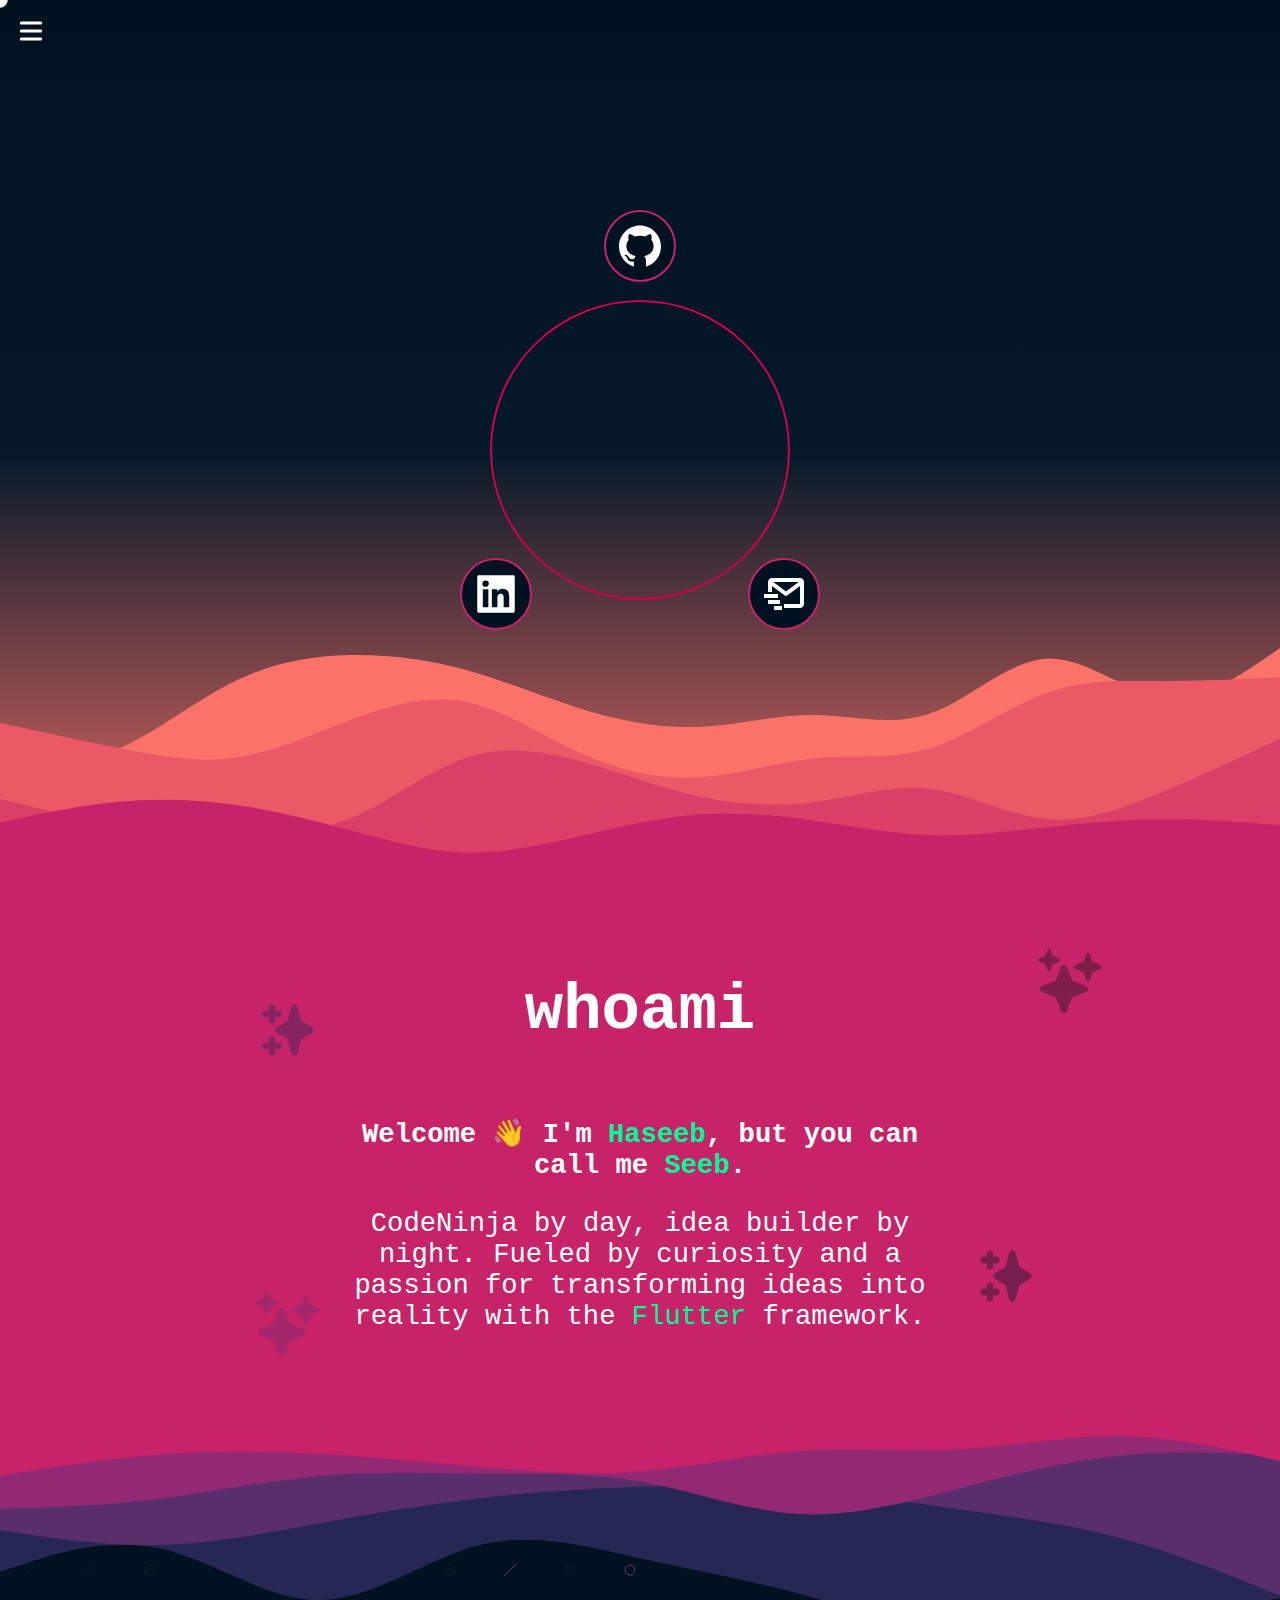
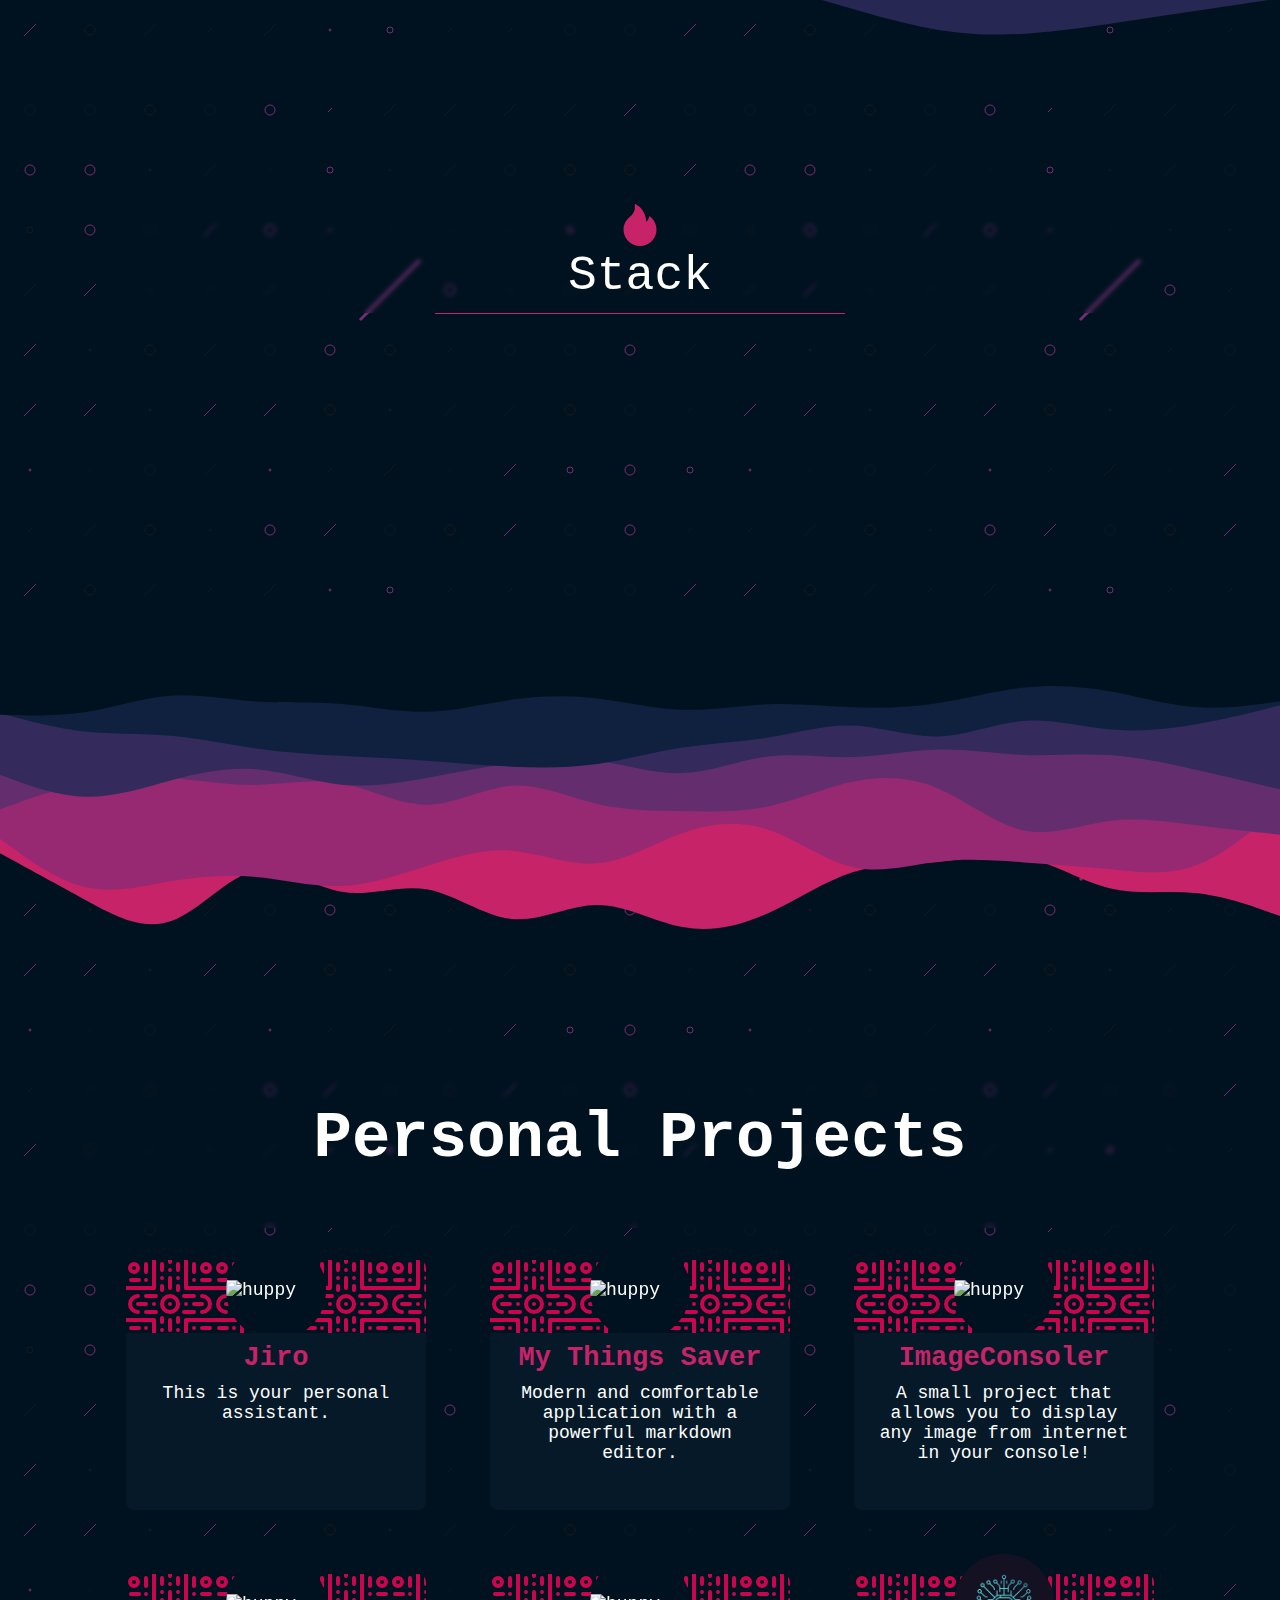
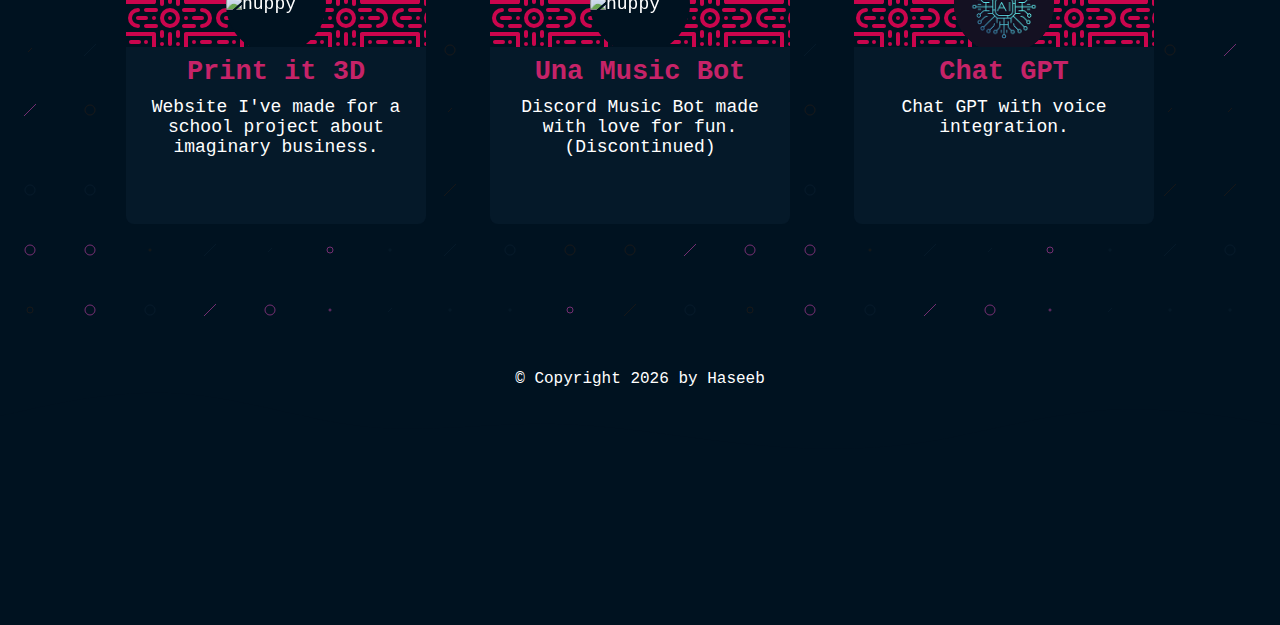
==== commit c01cbf12: "Updates" ====
--- a/index.html
+++ b/index.html
@@ -1 +1 @@
-<!doctype html><html lang="en"><head><meta charset="utf-8"/><link rel="icon" href="https://github.com/hmseeb.png"/><meta name="viewport" content="width=device-width,initial-scale=1"/><meta name="theme-color" content="#c62368"/><meta name="description" content="Haseeb portfolio website"/><meta name="author" content="Haseeb"/><meta property="type" content="website"/><meta property="og:title" content="Haseeb"/><meta property="og:image" content="https://media.licdn.com/dms/image/D4D03AQFnTEE9LRjHQA/profile-displayphoto-shrink_200_200/0/1673182367413?e=1678924800&v=beta&t=ZRHK4UH5vpRTmPU47oLNbfVJ37FfcGNASKdFbLW47qM"/><meta property="og:image:type" content="image/png"/><meta property="og:description" content="Welcome to my portfolio. Take a look on some stuff about me and my projects!"/><meta property="og:type" content="website"/><link rel="stylesheet" href="https://cdn.jsdelivr.net/gh/devicons/devicon@v2.15.1/devicon.min.css" async><title>hmseeb</title><style>*{box-sizing:border-box}body,html{width:100%;min-height:100vh;margin:0;padding:0;top:0;left:0;overflow:hidden;overflow-y:auto;color:#fff;font-family:'Ubuntu Mono',monospace;background-color:#001220;scroll-behavior:smooth}.lds-ring{display:inline-block;position:relative;width:80px;height:80px}.lds-ring div{box-sizing:border-box;display:block;position:absolute;width:64px;height:64px;margin:8px;border:8px solid #cef;border-radius:50%;animation:lds-ring 1.2s cubic-bezier(.5,0,.5,1) infinite;border-color:#fd0069 transparent transparent transparent}.lds-ring div:first-child{animation-delay:-.45s}.lds-ring div:nth-child(2){animation-delay:-.3s}.lds-ring div:nth-child(3){animation-delay:-.15s}@keyframes lds-ring{0%{transform:rotate(0)}100%{transform:rotate(360deg)}}@keyframes spin{0%{transform:rotate(0)}100%{transform:rotate(360deg)}}</style><script defer="defer" src="/static/js/main.0c0cd2a9.js"></script><link href="/static/css/main.07fdeaf2.css" rel="stylesheet"></head><body><noscript>You need to enable JavaScript to run this app.</noscript><div id="root"></div></body></html>+<!doctype html><html lang="en"><head><meta charset="utf-8"/><link rel="icon" href="https://github.com/hmseeb.png"/><meta name="viewport" content="width=device-width,initial-scale=1"/><meta name="theme-color" content="#c62368"/><meta name="description" content="Haseeb portfolio website"/><meta name="author" content="Haseeb"/><meta property="type" content="website"/><meta property="og:title" content="Haseeb"/><meta property="og:image" content="https://media.licdn.com/dms/image/D4D03AQFnTEE9LRjHQA/profile-displayphoto-shrink_200_200/0/1673182367413?e=1678924800&v=beta&t=ZRHK4UH5vpRTmPU47oLNbfVJ37FfcGNASKdFbLW47qM"/><meta property="og:image:type" content="image/png"/><meta property="og:description" content="Welcome to my portfolio. Take a look on some stuff about me and my projects!"/><meta property="og:type" content="website"/><link rel="stylesheet" href="https://cdn.jsdelivr.net/gh/devicons/devicon@v2.15.1/devicon.min.css" async><title>hmseeb</title><style>*{box-sizing:border-box}body,html{width:100%;min-height:100vh;margin:0;padding:0;top:0;left:0;overflow:hidden;overflow-y:auto;color:#fff;font-family:'Ubuntu Mono',monospace;background-color:#001220;scroll-behavior:smooth}.lds-ring{display:inline-block;position:relative;width:80px;height:80px}.lds-ring div{box-sizing:border-box;display:block;position:absolute;width:64px;height:64px;margin:8px;border:8px solid #cef;border-radius:50%;animation:lds-ring 1.2s cubic-bezier(.5,0,.5,1) infinite;border-color:#fd0069 transparent transparent transparent}.lds-ring div:first-child{animation-delay:-.45s}.lds-ring div:nth-child(2){animation-delay:-.3s}.lds-ring div:nth-child(3){animation-delay:-.15s}@keyframes lds-ring{0%{transform:rotate(0)}100%{transform:rotate(360deg)}}@keyframes spin{0%{transform:rotate(0)}100%{transform:rotate(360deg)}}</style><script defer="defer" src="/static/js/main.ef510f9c.js"></script><link href="/static/css/main.07fdeaf2.css" rel="stylesheet"></head><body><noscript>You need to enable JavaScript to run this app.</noscript><div id="root"></div></body></html>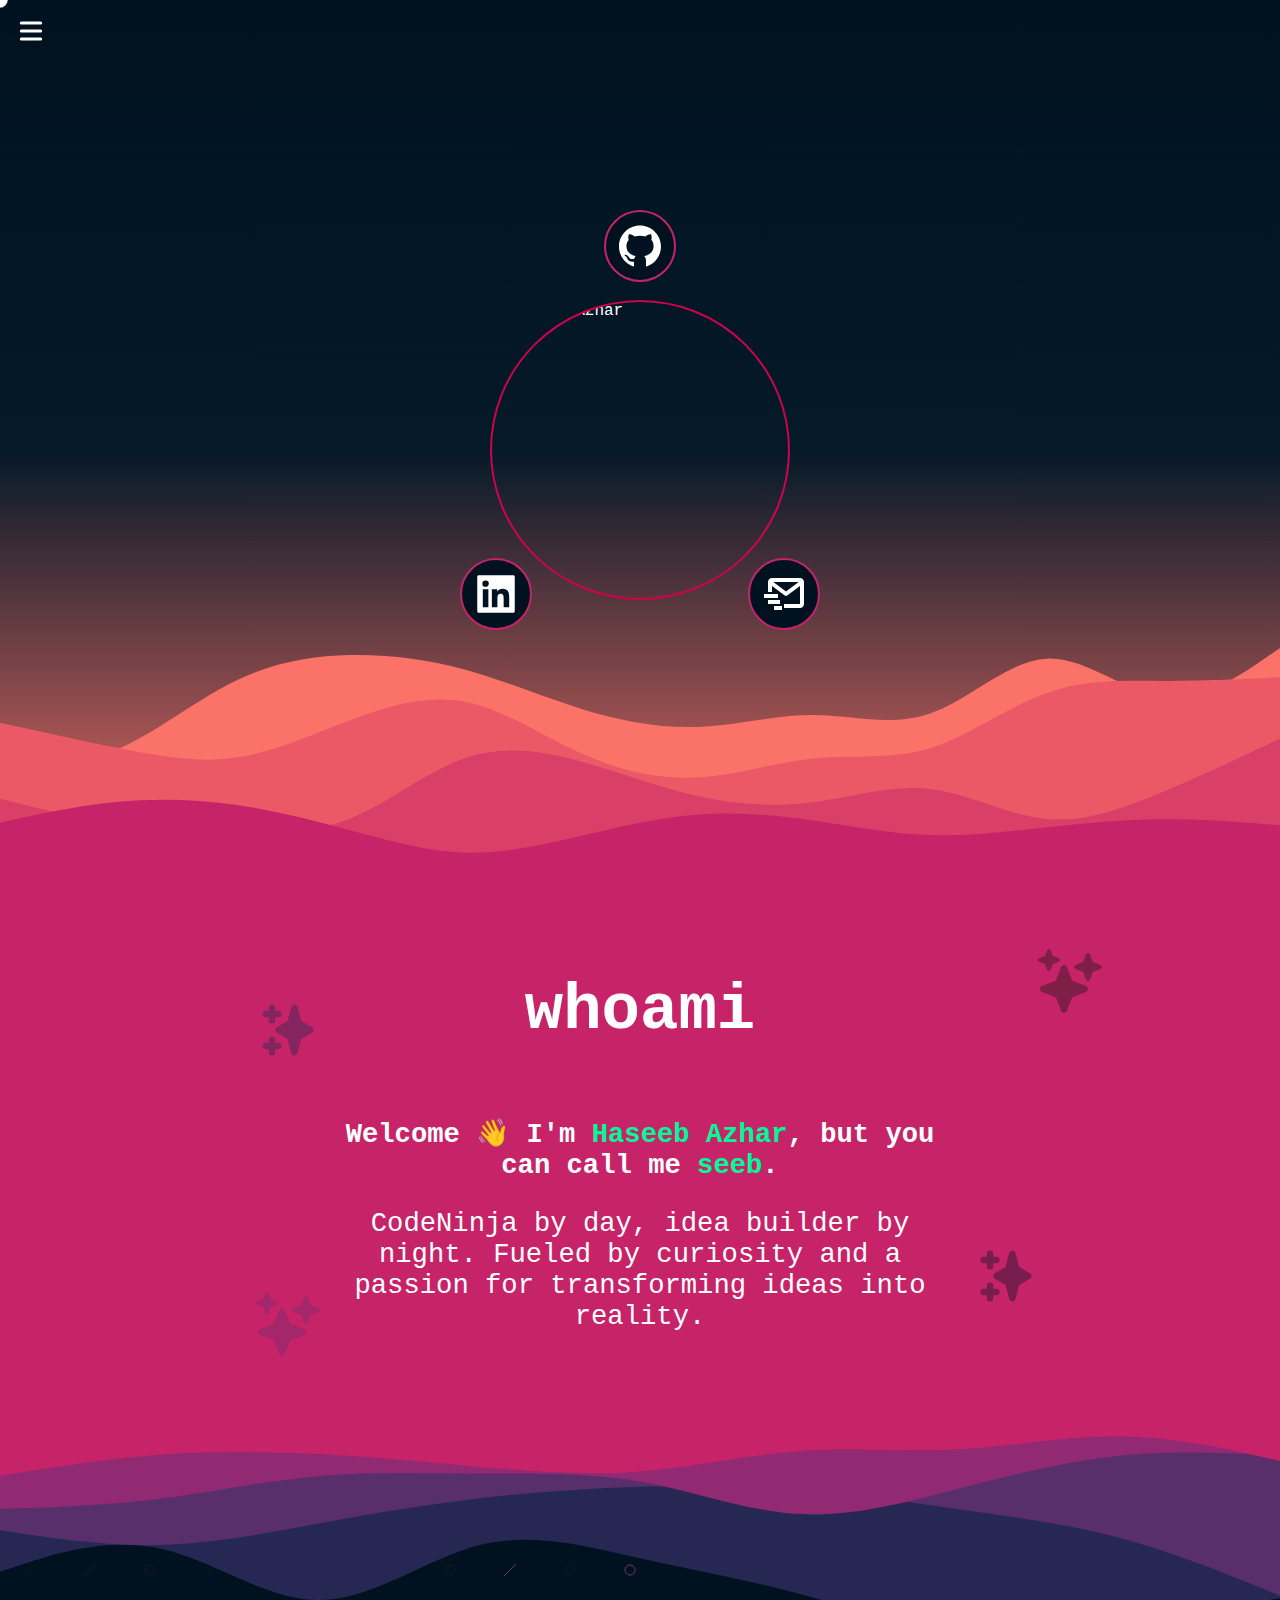
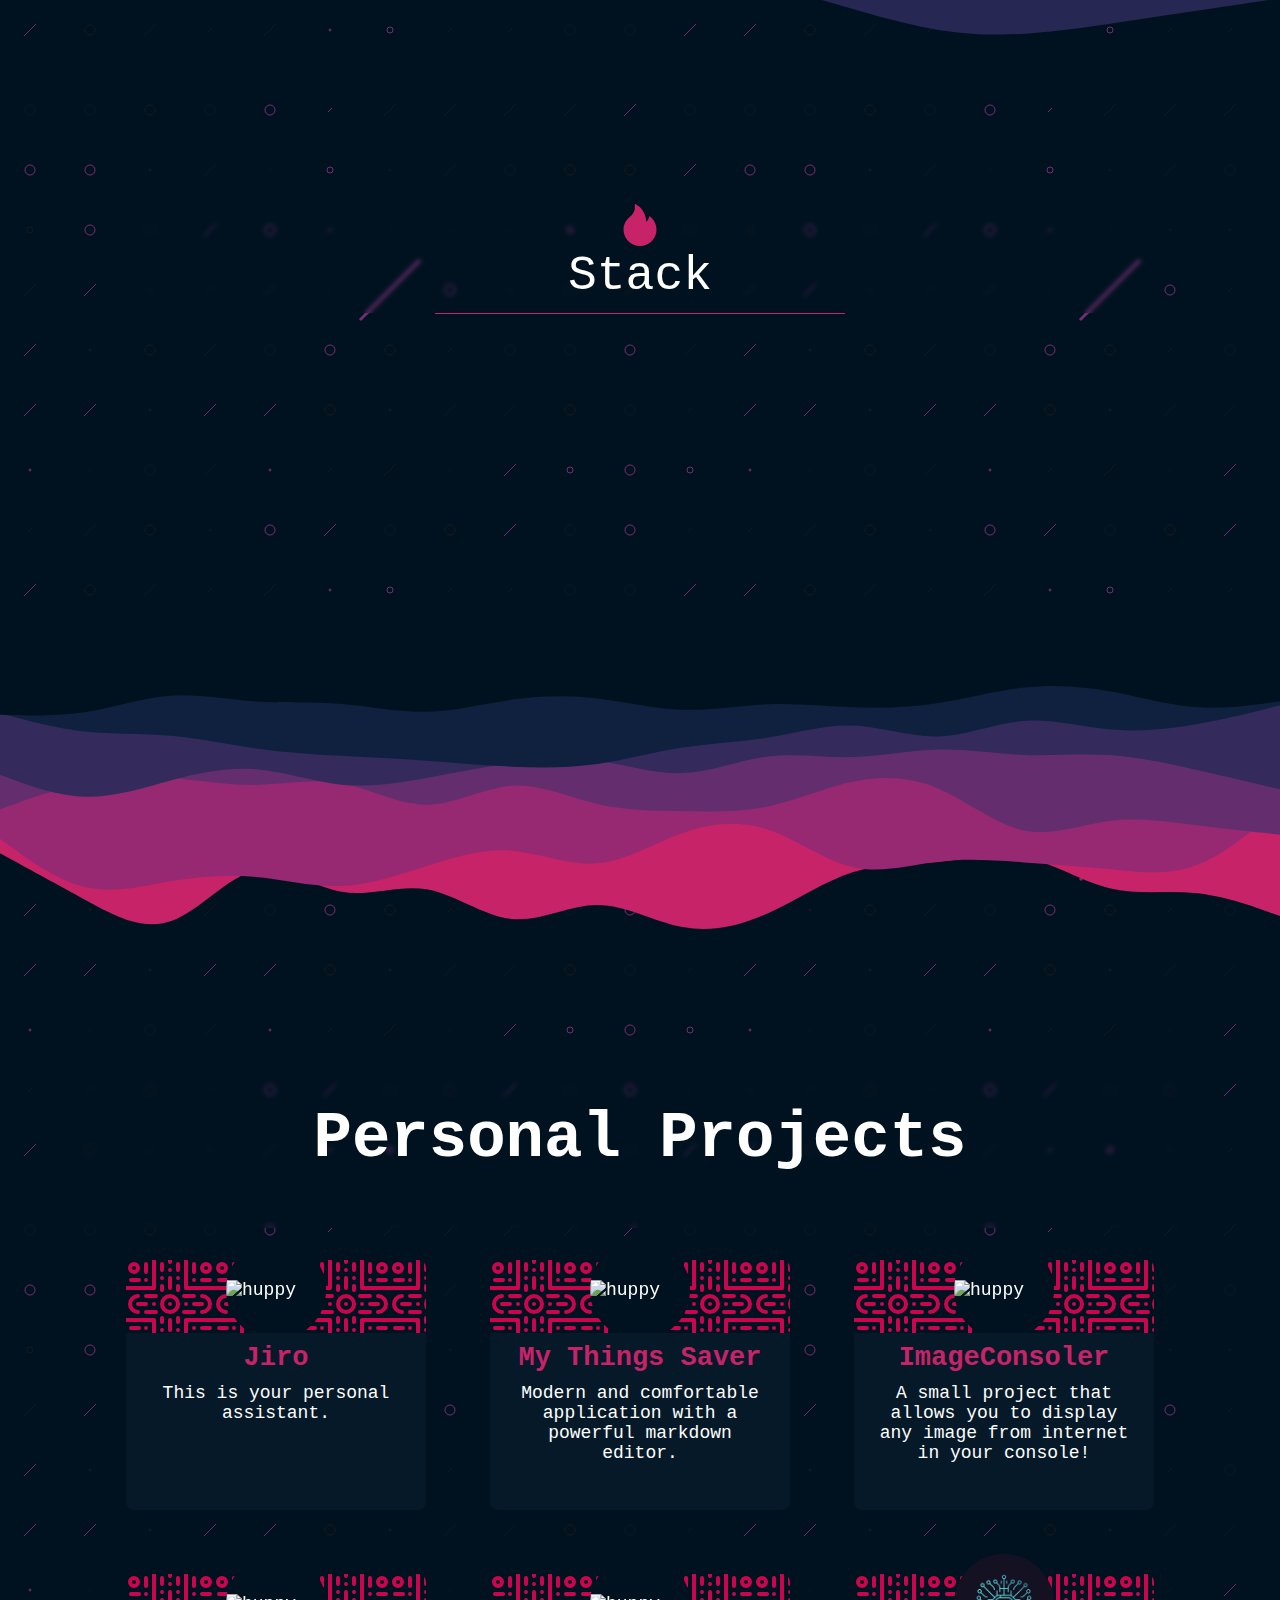
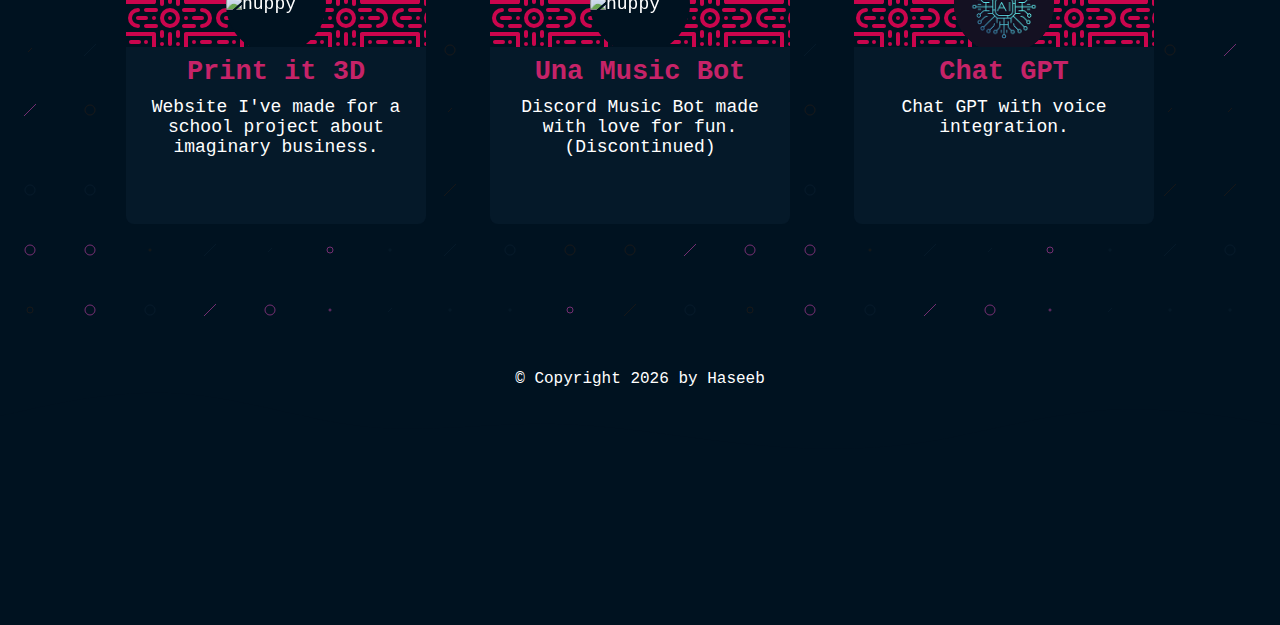
==== commit 8b5f1c07: "Updates" ====
--- a/index.html
+++ b/index.html
@@ -1 +1 @@
-<!doctype html><html lang="en"><head><meta charset="utf-8"/><link rel="icon" href="https://github.com/hmseeb.png"/><meta name="viewport" content="width=device-width,initial-scale=1"/><meta name="theme-color" content="#c62368"/><meta name="description" content="Haseeb portfolio website"/><meta name="author" content="Haseeb"/><meta property="type" content="website"/><meta property="og:title" content="Haseeb"/><meta property="og:image" content="https://media.licdn.com/dms/image/D4D03AQFnTEE9LRjHQA/profile-displayphoto-shrink_200_200/0/1673182367413?e=1678924800&v=beta&t=ZRHK4UH5vpRTmPU47oLNbfVJ37FfcGNASKdFbLW47qM"/><meta property="og:image:type" content="image/png"/><meta property="og:description" content="Welcome to my portfolio. Take a look on some stuff about me and my projects!"/><meta property="og:type" content="website"/><link rel="stylesheet" href="https://cdn.jsdelivr.net/gh/devicons/devicon@v2.15.1/devicon.min.css" async><title>hmseeb</title><style>*{box-sizing:border-box}body,html{width:100%;min-height:100vh;margin:0;padding:0;top:0;left:0;overflow:hidden;overflow-y:auto;color:#fff;font-family:'Ubuntu Mono',monospace;background-color:#001220;scroll-behavior:smooth}.lds-ring{display:inline-block;position:relative;width:80px;height:80px}.lds-ring div{box-sizing:border-box;display:block;position:absolute;width:64px;height:64px;margin:8px;border:8px solid #cef;border-radius:50%;animation:lds-ring 1.2s cubic-bezier(.5,0,.5,1) infinite;border-color:#fd0069 transparent transparent transparent}.lds-ring div:first-child{animation-delay:-.45s}.lds-ring div:nth-child(2){animation-delay:-.3s}.lds-ring div:nth-child(3){animation-delay:-.15s}@keyframes lds-ring{0%{transform:rotate(0)}100%{transform:rotate(360deg)}}@keyframes spin{0%{transform:rotate(0)}100%{transform:rotate(360deg)}}</style><script defer="defer" src="/static/js/main.ef510f9c.js"></script><link href="/static/css/main.07fdeaf2.css" rel="stylesheet"></head><body><noscript>You need to enable JavaScript to run this app.</noscript><div id="root"></div></body></html>+<!doctype html><html lang="en"><head><meta charset="utf-8"/><link rel="icon" href="https://github.com/hmseeb.png"/><meta name="viewport" content="width=device-width,initial-scale=1"/><meta name="theme-color" content="#c62368"/><meta name="description" content="Haseeb portfolio website"/><meta name="author" content="Haseeb"/><meta property="type" content="website"/><meta property="og:title" content="Haseeb"/><meta property="og:image" content="https://media.licdn.com/dms/image/D4D03AQFnTEE9LRjHQA/profile-displayphoto-shrink_200_200/0/1673182367413?e=1678924800&v=beta&t=ZRHK4UH5vpRTmPU47oLNbfVJ37FfcGNASKdFbLW47qM"/><meta property="og:image:type" content="image/png"/><meta property="og:description" content="Welcome to my portfolio. Take a look on some stuff about me and my projects!"/><meta property="og:type" content="website"/><link rel="stylesheet" href="https://cdn.jsdelivr.net/gh/devicons/devicon@v2.15.1/devicon.min.css" async><title>hmseeb</title><style>*{box-sizing:border-box}body,html{width:100%;min-height:100vh;margin:0;padding:0;top:0;left:0;overflow:hidden;overflow-y:auto;color:#fff;font-family:'Ubuntu Mono',monospace;background-color:#001220;scroll-behavior:smooth}.lds-ring{display:inline-block;position:relative;width:80px;height:80px}.lds-ring div{box-sizing:border-box;display:block;position:absolute;width:64px;height:64px;margin:8px;border:8px solid #cef;border-radius:50%;animation:lds-ring 1.2s cubic-bezier(.5,0,.5,1) infinite;border-color:#fd0069 transparent transparent transparent}.lds-ring div:first-child{animation-delay:-.45s}.lds-ring div:nth-child(2){animation-delay:-.3s}.lds-ring div:nth-child(3){animation-delay:-.15s}@keyframes lds-ring{0%{transform:rotate(0)}100%{transform:rotate(360deg)}}@keyframes spin{0%{transform:rotate(0)}100%{transform:rotate(360deg)}}</style><script defer="defer" src="/static/js/main.8dde0c79.js"></script><link href="/static/css/main.07fdeaf2.css" rel="stylesheet"></head><body><noscript>You need to enable JavaScript to run this app.</noscript><div id="root"></div></body></html>